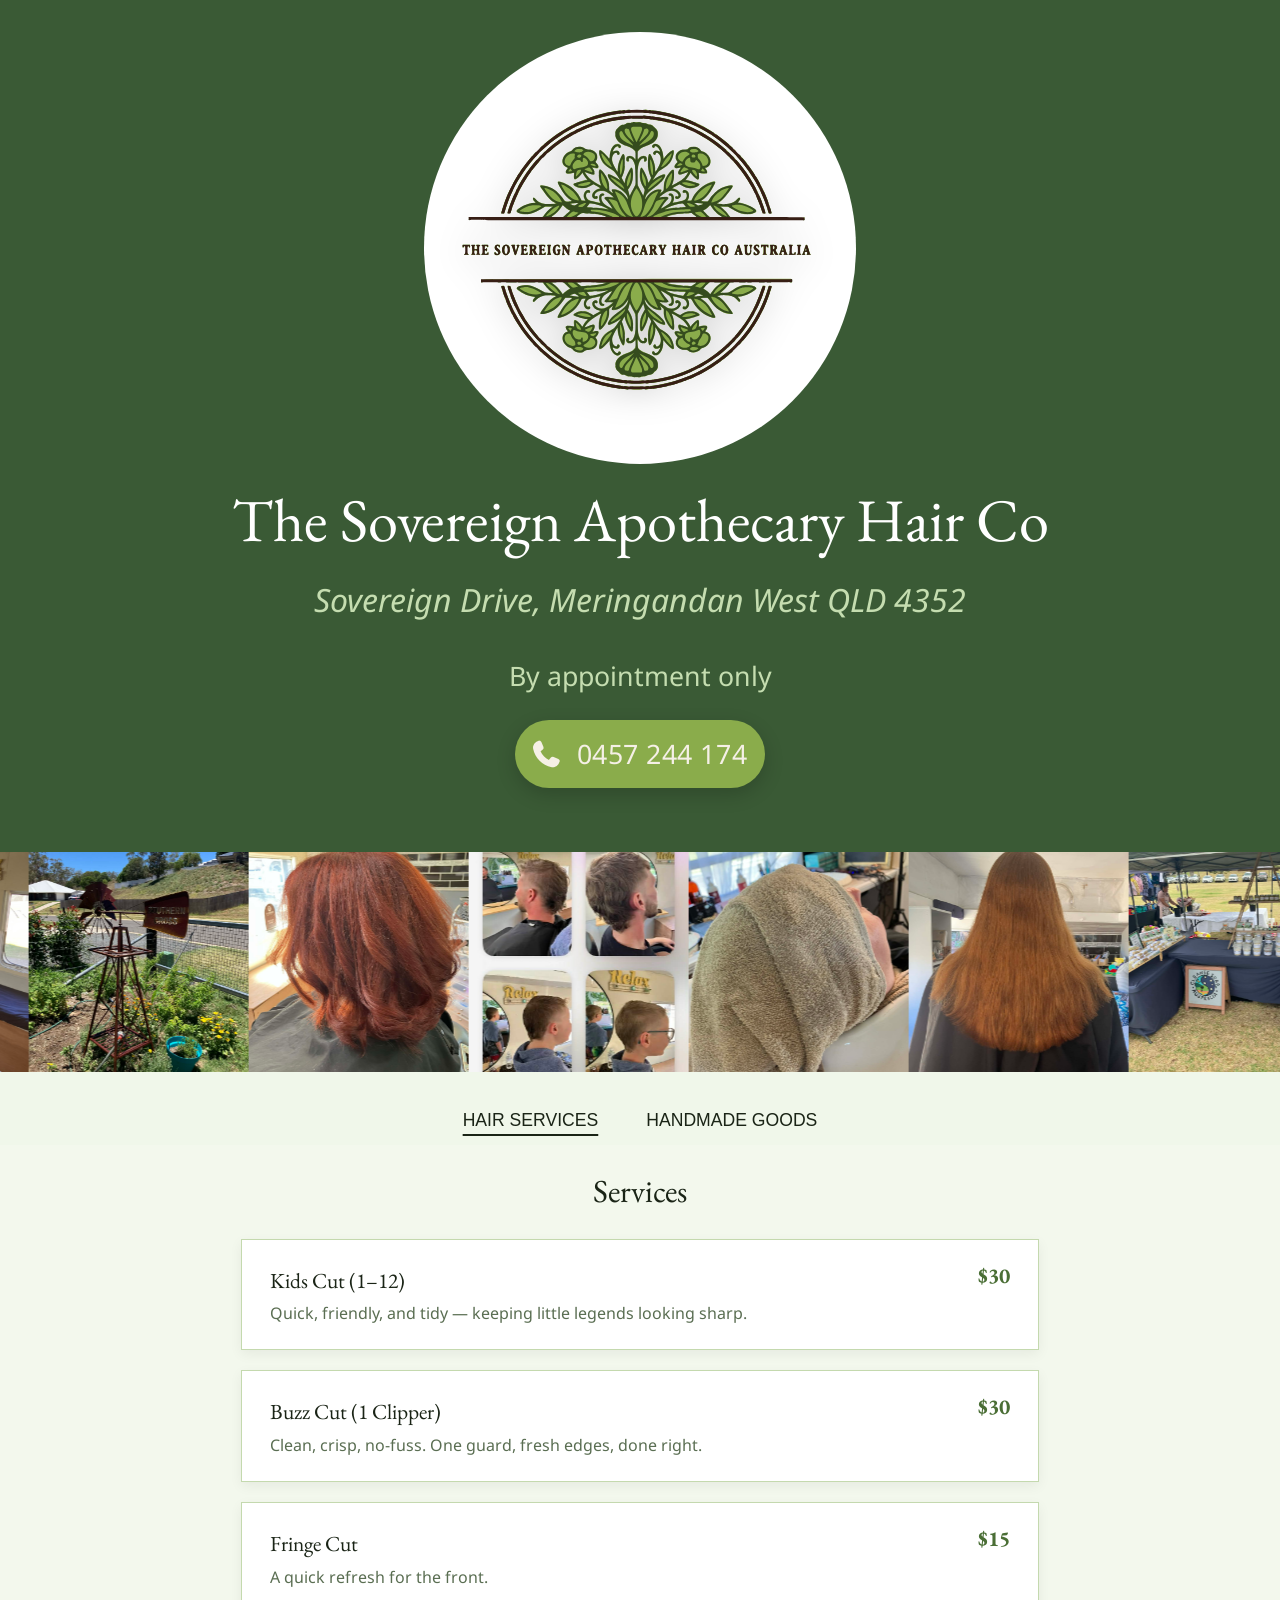
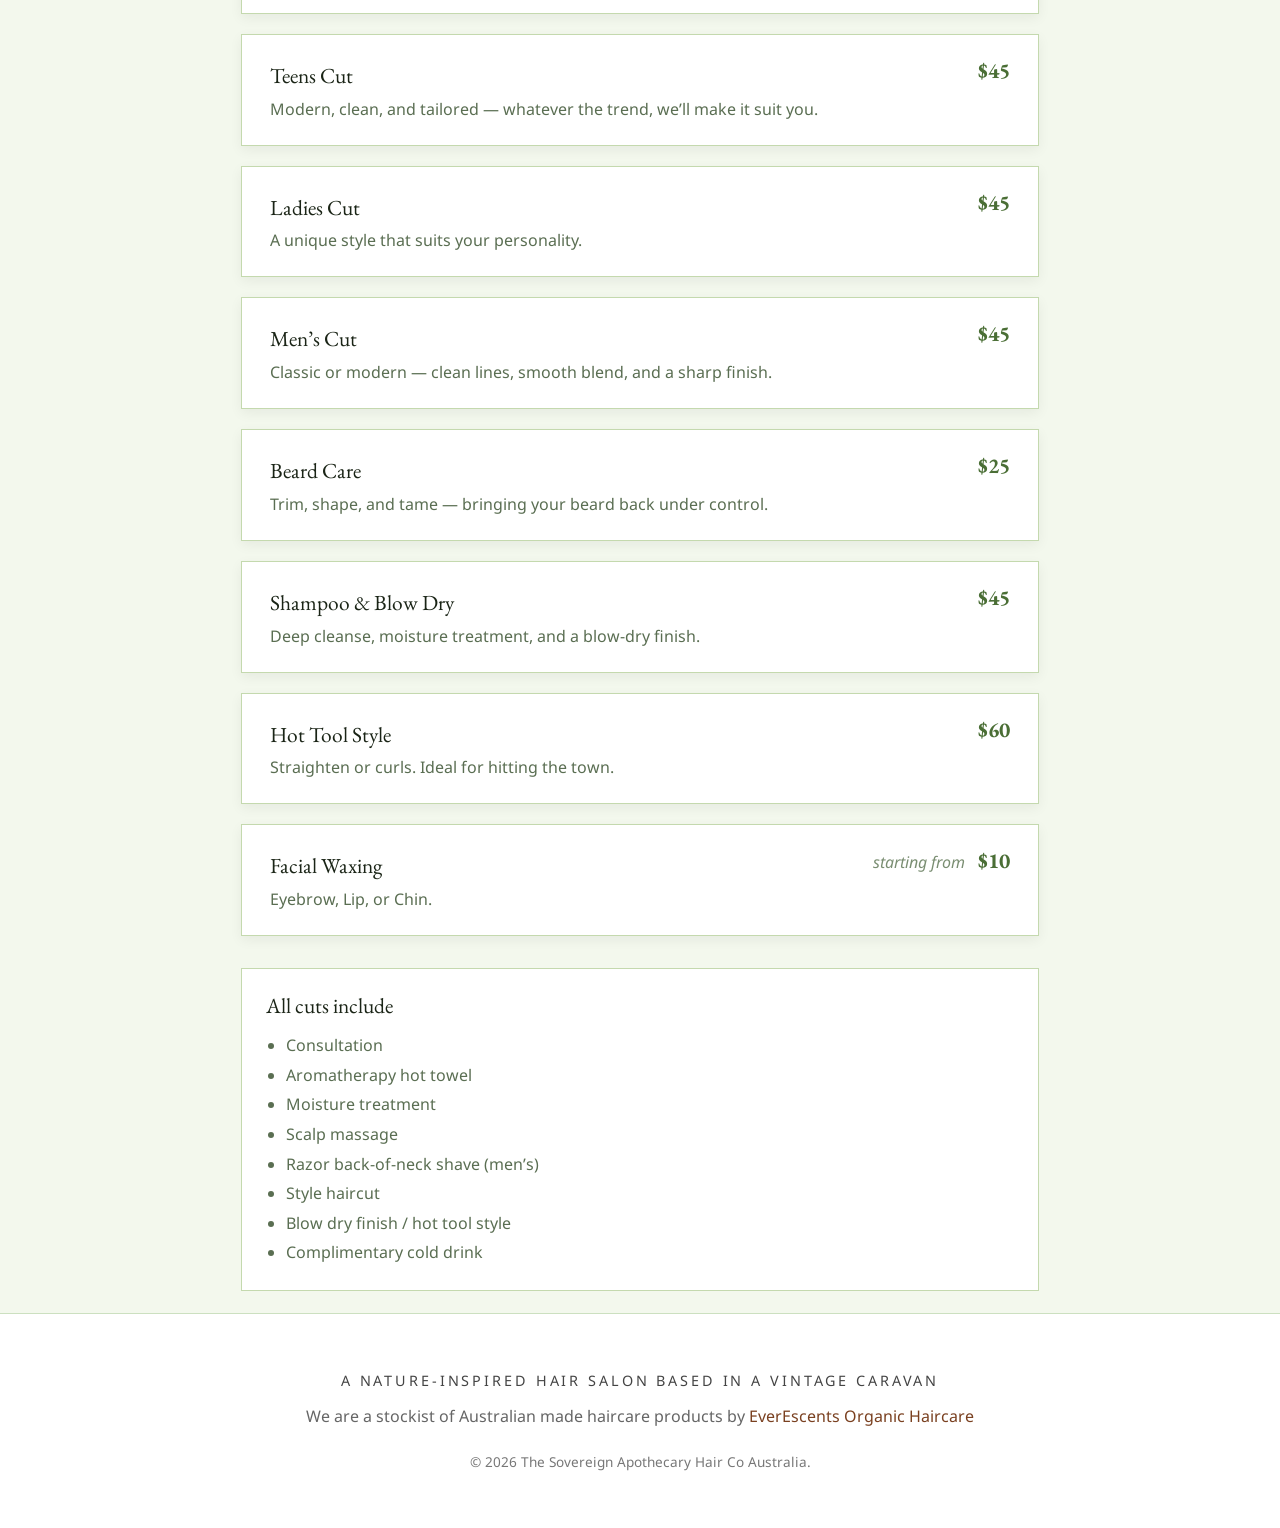
==== index.html @ 254fced0 "Update images, add scrolling to gallery" ====
<!DOCTYPE html>
<html lang="en">

<head>
    <title>The Sovereign Apothecary Hair Co</title>
    <meta charset="UTF-8">
    <link rel="icon" type="image/png" href="images/favicon.png">
    <meta name="viewport" content="width=device-width, initial-scale=1">

    <!-- Google Fonts -->
    <link rel="preconnect" href="https://fonts.googleapis.com">
    <link rel="preconnect" href="https://fonts.gstatic.com" crossorigin>
    <link href="https://fonts.googleapis.com/css2?family=Bebas+Neue&family=Noto+Sans+Symbols:wght@100..900&family=Noto+Sans:ital,wght@0,100..900&family=EB+Garamond:ital,wght@0,400..800;1,400..800&display=swap" rel="stylesheet">

    <!-- Font Awesome -->
    <link rel="stylesheet" href="fontawesome/css/all.min.css">

    <!-- JavaScript -->
    <script src="script.js"></script>

    <link rel="stylesheet" href="style.css?date=2026041306">
</head>

<body>
<!-- Header -->
<header class="section-header" id="home">
    <div class="header-content padding-header">
        <div class="col l10 s11 center">
            <div class="logo-circle">
                <img src="images/logo.svg" alt="Logo" class="header-logo">
            </div>
            <h1 class="eb-garamond-400" style="font-size: 3.78rem">The Sovereign Apothecary Hair Co</h1>
            <h2 class="noto-sans-400 tagline" style="font-style: italic">Sovereign Drive, Meringandan West QLD 4352</h2>
            <h3 class="noto-sans-400 tagline">By appointment only<br>
            <a href="tel:+61457244174" class="header-link">
                <i class="fa-solid fa-phone" style="padding-right: 1.5rem"></i>0457 244 174
            </a>
            </h3>
        </div>
    </div>
</header>

<!-- Gallery -->
<section class="section-gallery">
    <div class="gallery-track">
        <div class="gallery-thumb" onclick="openGallery(0)" style="background-image:url('images/gallery/salon-1.jpg')"></div>
        <div class="gallery-thumb" onclick="openGallery(1)" style="background-image:url('images/gallery/salon-2.jpg')"></div>
        <div class="gallery-thumb" onclick="openGallery(2)" style="background-image:url('images/gallery/haircut-1.jpg')"></div>
        <div class="gallery-thumb" onclick="openGallery(3)" style="background-image:url('images/gallery/haircut-2.jpg')"></div>
        <div class="gallery-thumb" onclick="openGallery(4)" style="background-image:url('images/gallery/haircut-3.jpg')"></div>
        <div class="gallery-thumb" onclick="openGallery(5)" style="background-image:url('images/gallery/haircut-4.jpg')"></div>
        <div class="gallery-thumb" onclick="openGallery(6)" style="background-image:url('images/gallery/markets-1.jpg')"></div>
        <div class="gallery-thumb" onclick="openGallery(7)" style="background-image:url('images/gallery/markets-2.jpg')"></div>
        <div class="gallery-thumb" onclick="openGallery(8)" style="background-image:url('images/gallery/products-1.jpg')"></div>
        <div class="gallery-thumb" onclick="openGallery(9)" style="background-image:url('images/gallery/products-2.jpg')"></div>
        <!-- Duplicate set for seamless loop -->
        <div class="gallery-thumb" onclick="openGallery(0)" style="background-image:url('images/gallery/salon-1.jpg')" aria-hidden="true"></div>
        <div class="gallery-thumb" onclick="openGallery(1)" style="background-image:url('images/gallery/salon-2.jpg')" aria-hidden="true"></div>
        <div class="gallery-thumb" onclick="openGallery(2)" style="background-image:url('images/gallery/haircut-1.jpg')" aria-hidden="true"></div>
        <div class="gallery-thumb" onclick="openGallery(3)" style="background-image:url('images/gallery/haircut-2.jpg')" aria-hidden="true"></div>
        <div class="gallery-thumb" onclick="openGallery(4)" style="background-image:url('images/gallery/haircut-3.jpg')" aria-hidden="true"></div>
        <div class="gallery-thumb" onclick="openGallery(5)" style="background-image:url('images/gallery/haircut-4.jpg')" aria-hidden="true"></div>
        <div class="gallery-thumb" onclick="openGallery(6)" style="background-image:url('images/gallery/markets-1.jpg')" aria-hidden="true"></div>
        <div class="gallery-thumb" onclick="openGallery(7)" style="background-image:url('images/gallery/markets-2.jpg')" aria-hidden="true"></div>
        <div class="gallery-thumb" onclick="openGallery(8)" style="background-image:url('images/gallery/products-1.jpg')" aria-hidden="true"></div>
        <div class="gallery-thumb" onclick="openGallery(9)" style="background-image:url('images/gallery/products-2.jpg')" aria-hidden="true"></div>
    </div>
</section>

<!-- Gallery modal -->
<div id="gallery-modal" class="gallery-modal" onclick="closeGallery()">
    <button class="gallery-close" onclick="closeGallery()">&#x2715;</button>
    <button class="gallery-prev" onclick="event.stopPropagation(); changeGalleryImage(-1)">&#x2039;</button>
    <img id="gallery-modal-img" src="" alt="" onclick="event.stopPropagation()">
    <button class="gallery-next" onclick="event.stopPropagation(); changeGalleryImage(1)">&#x203A;</button>
    <div class="gallery-counter" id="gallery-counter"></div>
</div>

<!-- Page content -->
<div class="section-content anchor-scroll-padding content-block" id="content">
    <!-- Tab links -->
    <div class="tab">
        <button class="tablinks" onclick="openTab(event, 'Services')" id="defaultOpen">Hair Services</button>
        <button class="tablinks" onclick="openTab(event, 'Store')">Handmade Goods</button>
    </div>
    <div class="tab-content">
        <div class="col l8 m11 s11 center content padding-sub-row">
            <!-- Tab content -->
            <div id="Services" class="tabcontent">
                <div class="tab-title eb-garamond-700">Services</div>
                <div class="services-list">
                    <div class="service-card">
                        <div>
                            <div class="service-name">Kids Cut (1–12)</div>
                            <div class="service-desc">Quick, friendly, and tidy — keeping little legends looking sharp.</div>
                        </div>
                        <div class="service-meta">
                            <div class="service-price">$30</div>
                        </div>
                    </div>

                    <div class="service-card">
                        <div>
                            <div class="service-name">Buzz Cut (1 Clipper)</div>
                            <div class="service-desc">Clean, crisp, no-fuss. One guard, fresh edges, done right.</div>
                        </div>
                        <div class="service-meta">
                            <div class="service-price">$30</div>
                        </div>
                    </div>

                    <div class="service-card">
                        <div>
                            <div class="service-name">Fringe Cut</div>
                            <div class="service-desc">A quick refresh for the front.</div>
                        </div>
                        <div class="service-meta">
                            <div class="service-price">$15</div>
                        </div>
                    </div>

                    <div class="service-card">
                        <div>
                            <div class="service-name">Teens Cut</div>
                            <div class="service-desc">Modern, clean, and tailored — whatever the trend, we’ll make it suit you.</div>
                        </div>
                        <div class="service-meta">
                            <div class="service-price">$45</div>
                        </div>
                    </div>

                    <div class="service-card">
                        <div>
                            <div class="service-name">Ladies Cut</div>
                            <div class="service-desc">A unique style that suits your personality.</div>
                        </div>
                        <div class="service-meta">
                            <div class="service-price">$45</div>
                        </div>
                    </div>

                    <div class="service-card">
                        <div>
                            <div class="service-name">Men’s Cut</div>
                            <div class="service-desc">Classic or modern — clean lines, smooth blend, and a sharp finish.</div>
                        </div>
                        <div class="service-meta">
                            <div class="service-price">$45</div>
                        </div>
                    </div>

                    <div class="service-card">
                        <div>
                            <div class="service-name">Beard Care</div>
                            <div class="service-desc">Trim, shape, and tame — bringing your beard back under control.</div>
                        </div>
                        <div class="service-meta">
                            <div class="service-price">$25</div>
                        </div>
                    </div>

                    <div class="service-card">
                        <div>
                            <div class="service-name">Shampoo &amp; Blow Dry</div>
                            <div class="service-desc">Deep cleanse, moisture treatment, and a blow-dry finish.</div>
                        </div>
                        <div class="service-meta">
                            <div class="service-price">$45</div>
                        </div>
                    </div>

                    <div class="service-card">
                        <div>
                            <div class="service-name">Hot Tool Style</div>
                            <div class="service-desc">Straighten or curls. Ideal for hitting the town.</div>
                        </div>
                        <div class="service-meta">
                            <div class="service-price">$60</div>
                        </div>
                    </div>

                    <div class="service-card">
                        <div>
                            <div class="service-name">Facial Waxing</div>
                            <div class="service-desc">Eyebrow, Lip, or Chin.</div>
                        </div>
                        <div class="service-meta">
                            <div class="service-starting-from">starting from </div>
                            <div class="service-price">$10</div>
                        </div>
                    </div>
                </div>

                <div class="services-includes">
                    <h4>All cuts include</h4>
                    <ul>
                        <li>Consultation</li>
                        <li>Aromatherapy hot towel</li>
                        <li>Moisture treatment</li>
                        <li>Scalp massage</li>
                        <li>Razor back-of-neck shave (men’s)</li>
                        <li>Style haircut</li>
                        <li>Blow dry finish / hot tool style</li>
                        <li>Complimentary cold drink</li>
                    </ul>
                </div>
            </div>

            <div id="Store" class="tabcontent">
                <h3>Storefront</h3>
                <p>This is the placeholder for the storefront tab.</p>

            </div>
        </div>
    </div>
</div>

<!-- Footer -->
<footer class="section-footer content-block">
    <div class="footer-inner">
        <div class="footer-title">A nature-inspired hair salon based in a vintage caravan</div>
        <div class="footer-subtitle">We are a stockist of Australian made haircare products by <a href="https://www.everescents.com.au/" target="_blank">EverEscents Organic Haircare</a></div>
        <div class="footer-copy">© 2026 The Sovereign Apothecary Hair Co Australia.</div>
    </div>
</footer>
</body>

<script>
    // Get the element with id="defaultOpen" and click on it
    document.getElementById("defaultOpen").click();
</script>

</html>
---- style.css ----
/* Base / layout */
html {
    box-sizing: border-box;
    overflow-x: hidden;
}
*,
*:before,
*:after { box-sizing: inherit; }

body {
    display: flex;
    flex-direction: column;
    min-height: 100vh;
    margin: 0;

    font-family: "Noto Sans", sans-serif;
    font-optical-sizing: auto;
    font-weight: 400;
    font-style: normal;

    line-height: 1.5;
    font-size: 1rem;
}

header {
    display: flex;
    justify-content: center;
}

img {
    vertical-align: middle;
    border-style: none;
}

a {
    color: #7a4020;
    text-decoration: none;
}
a:hover { font-style: italic; }

/* Typography */
h1 { font-size: 2rem; }
h2 { font-size: 1.67rem; }
h3 { font-size: 1.34rem; }
h4 { font-size: 1.11rem; }
h5 { font-size: 1rem; }
h6 { font-size: 0.89rem; }

h1,h2,h3,h4,h5,h6 {
    font-family: "Noto Sans", sans-serif;
    font-weight: 700;
    margin: 0.67rem 0;
}

/* Utility */
.center { text-align: center !important; }

.anchor-scroll-padding { scroll-margin-top: 7.45rem; }

.content {
    margin-left: auto;
    margin-right: auto;
    max-width: 120rem;
}

.padding-header { padding: 2rem 0; }

.padding-sub-row {
    padding: 1rem 1rem;
    width: 100%;
}

/* Responsive width tags */
.col { width: 100%; }

/* Small - sub 600px wide */
.col.s1{width:8.33333%}
.col.s2{width:16.66666%}
.col.s3{width:24.99999%}
.col.s4{width:33.33333%}
.col.s5{width:41.66666%}
.col.s6{width:49.99999%}
.col.s7{width:58.33333%}
.col.s8{width:66.66666%}
.col.s9{width:74.99999%}
.col.s10{width:83.33333%}
.col.s11{width:91.66666%}
.col.s12{width:99.99999%}

/* Medium */
@media (min-width:801px) {
    .col.m1{width:8.33333%}
    .col.m2{width:16.66666%}
    .col.m3{width:24.99999%}
    .col.m4{width:33.33333%}
    .col.m5{width:41.66666%}
    .col.m6{width:49.99999%}
    .col.m7{width:58.33333%}
    .col.m8{width:66.66666%}
    .col.m9{width:74.99999%}
    .col.m10{width:83.33333%}
    .col.m11{width:91.66666%}
    .col.m12{width:99.99999%}
}

/* Large */
@media (min-width:1081px) {
    .col.l1{width:8.33333%}
    .col.l2{width:16.66666%}
    .col.l3{width:24.99999%}
    .col.l4{width:33.33333%}
    .col.l5{width:41.66666%}
    .col.l6{width:49.99999%}
    .col.l7{width:58.33333%}
    .col.l8{width:66.66666%}
    .col.l9{width:74.99999%}
    .col.l10{width:83.33333%}
    .col.l11{width:91.66666%}
    .col.l12{width:99.99999%}

    h1 { font-size: 2.33rem; }
    h2 { font-size: 2rem; }
    h3 { font-size: 1.67rem; }
    h4 { font-size: 1.34rem; }
    h5 { font-size: 1.11rem; }
    h6 { font-size: 1rem; }
}

/* Phone-specific */
@media (max-width:650px) {
    .padding-header { padding: 2rem 0 !important; }
}

/* Sections used in index.html */
.section-header {
    color: #ffffff !important;
    background-color: #3a5a35 !important;
}

.section-content {
    color: #1a2416 !important;
    background-color: #eaf3e2 !important;
}

.section-footer {
    color: #111 !important;
    background-color: #fff !important;
    border-top: 1px solid #cce0c0;
}

.tagline {
    color: #c5ddb0 !important;
    margin-bottom: 2rem;
}

/* Header */
.header-content {
    display: flex;
    justify-content: center;
    align-items: center;
    width: 100%;
}

.logo-circle {
    width: min(48vh, 82vw);
    height: min(48vh, 82vw);
    border-radius: 50%;
    background: #ffffff;
    display: flex;
    align-items: center;
    justify-content: center;
    margin: 0 auto;
}

.header-logo {
    width: 100%;
    height: 88%;
    object-fit: contain;
    filter: drop-shadow(0 4px 16px rgba(0, 0, 0, 0.22));
}

/* Gallery strip */
.section-gallery {
    background: #1e3a19;
    overflow: hidden;
}

.gallery-track {
    display: flex;
    cursor: grab;
    will-change: transform;
}

.gallery-track.dragging {
    cursor: grabbing;
}

.gallery-thumb {
    width: 220px;
    height: 220px;
    flex-shrink: 0;
    background-size: cover;
    background-position: center;
    cursor: pointer;
    transition: opacity 0.2s;
}

.gallery-thumb:hover { opacity: 0.82; }


/* Gallery modal */
.gallery-modal {
    display: none;
    position: fixed;
    inset: 0;
    background: rgba(0, 0, 0, 0.92);
    z-index: 1000;
    align-items: center;
    justify-content: center;
    flex-direction: column;
}

.gallery-modal.open { display: flex; }

#gallery-modal-img {
    max-width: 90vw;
    max-height: 80vh;
    object-fit: contain;
    border-radius: 4px;
}

.gallery-close {
    position: absolute;
    top: 1.2rem;
    right: 1.5rem;
    background: none;
    border: none;
    color: #fff;
    font-size: 2rem;
    cursor: pointer;
    line-height: 1;
}

.gallery-prev,
.gallery-next {
    position: absolute;
    top: 50%;
    transform: translateY(-50%);
    background: none;
    border: none;
    color: #fff;
    font-size: 4rem;
    cursor: pointer;
    padding: 0 1rem;
    line-height: 1;
    user-select: none;
}

.gallery-prev { left: 0.5rem; }
.gallery-next { right: 0.5rem; }

.gallery-counter {
    position: absolute;
    bottom: 1.2rem;
    color: rgba(255, 255, 255, 0.7);
    font-size: 0.9rem;
}

/* Footer (index.html version) */
.footer-inner {
    max-width: 70rem;
    margin: 0 auto;
    padding: 3.5rem 1rem;
    text-align: center;
}

.footer-title {
    text-transform: uppercase;
    letter-spacing: 0.18rem;
    font-size: 0.9rem;
    color: #444;
    margin-bottom: 0.75rem;
}

.footer-subtitle {
    font-size: 1rem;
    color: #666;
    margin-bottom: 1.5rem;
}

.footer-copy {
    font-size: 0.85rem;
    color: #777;
}

/* Google font helper classes used in index.html */
.bebas-neue-regular {
    font-family: "Bebas Neue", sans-serif;
    font-weight: 400;
    font-style: normal;
}

.noto-sans-400 {
    font-family: "Noto Sans", sans-serif;
    font-optical-sizing: auto;
    font-weight: 400;
    font-style: normal;
    font-variation-settings: "wdth" 100;
}

/* Tabs */
.tab {
    display: flex;
    justify-content: center;
    gap: 1rem;
    padding-top: 1.5rem;
    overflow: hidden;
    background-color: #f0f7ea;
}

.tab button {
    background-color: inherit;
    border: none;
    outline: none;
    cursor: pointer;
    padding: 14px 16px;
    transition: 0.3s;

    text-transform: uppercase;
    color: #1a2416;
}

.tab button:hover {
    text-decoration: underline;
    text-underline-offset: 0.5rem;
}

.tab button.active {
    text-decoration: underline;
    text-underline-offset: 0.5rem;
    text-decoration-thickness: 0.1rem;
}

.tab-content { background-color: #f3f8ed; }

.tabcontent {
    display: none;
    padding: 6px 12px;
    color: #1a2416;
    animation: fadeEffect 1s;
    max-width: 70rem;
    margin-left: auto;
    margin-right: auto;
}

@keyframes fadeEffect {
    from { opacity: 0; }
    to { opacity: 1; }
}

/* Services list cards */
.services-list {
    display: flex;
    flex-direction: column;
    gap: 1.25rem;
}

.service-card {
    background: #fff;
    border: 1px solid #c4d9ae;
    padding: 1.5rem 1.75rem;

    display: flex;
    align-items: flex-start;
    justify-content: space-between;
    gap: 1.5rem;

    box-shadow: 0 0.25rem 0.75rem rgba(0, 0, 0, 0.06);
    transition: box-shadow 0.2s ease, border-color 0.2s ease, transform 0.2s ease, background-color 0.2s ease;
}

.service-card:hover {
    border-color: #a4c48e;
    background-color: #f5fff0;
    box-shadow: 0 0.4rem 1.2rem rgba(0, 0, 0, 0.10);
    transform: translateY(-2px);
}

.service-name {
    font-size: 1.34rem;
    font-weight: 700;
    margin-bottom: 0.35rem;
    text-align: left;

    font-family: "EB Garamond", serif;
    font-weight: 400;
}

.service-desc {
    color: #5a6e52;
    max-width: 46rem;
    text-align: left;
}

.service-meta {
    text-align: right;
    min-width: 6.5rem;

    display: flex;
    justify-content: flex-end;
    align-items: baseline;
    gap: 0.8rem;
}


.service-starting-from {
    color: #7a8e72;
    font-size: 1rem;
    font-style: italic;
}

.service-price {
    color: #4a6e35;
    font-weight: 700;
    font-size: 1.34rem;
    line-height: 1.1;

    font-family: "EB Garamond", serif;
    font-weight: 700;
}

.service-time {
    color: #5a6e52;
    font-size: 0.9rem;
    margin-top: 0.25rem;
}

@media (max-width: 650px) {
    .service-card { flex-direction: column; }
    .service-meta { width: 100%; }
}

.services-includes {
    margin-top: 2rem;
    padding: 1.25rem 1.5rem;
    background: #fff;
    border: 1px solid #c4d9ae;
    text-align: left;

}

.services-includes h4 {
    margin: 0 0 0.75rem 0;
    font-family: "EB Garamond", serif;
    font-weight: 400;
}

.services-includes ul {
    margin: 0;
    padding-left: 1.25rem;
    color: #5a6e52;
}

.services-includes li {
    margin: 0.35rem 0;
}

.tablinks {
    font-size: 1.1rem;
}

.tab-title {
    font-size: 2rem;
    text-align: center;
    padding-bottom: 1.5rem;
}

.header-link {
    display: inline-flex;
    align-items: center;
    justify-content: center;
    gap: 0.65rem;

    padding: 0.85rem 1.15rem;
    border-radius: 999px;

    margin-top: 1.5rem;

    background-color: #8aac4b;
    color: #f5f0e6;

    letter-spacing: 0.02em;
    text-transform: uppercase;

    box-shadow: 0 0.4rem 1.2rem rgba(0, 0, 0, 0.18);
    transition: transform 0.15s ease, box-shadow 0.15s ease, background-color 0.15s ease, border-color 0.15s ease;
}

.header-link:hover {
    color: #371e15;                /* keep it button-like on hover */
    background-color: #f5f0e6;
    box-shadow: 0 0.55rem 1.6rem rgba(0, 0, 0, 0.24);
    transform: translateY(-1px);
    font-style: normal;          /* override global a:hover italic */
    text-decoration: none;
}

.header-link:active {
    transform: translateY(0);
    box-shadow: 0 0.35rem 1.1rem rgba(0, 0, 0, 0.20);
}

.header-link:focus-visible {
    outline: 3px solid rgba(240, 196, 92, 0.9);
    outline-offset: 3px;
}

.eb-garamond-400
{
  font-family: "EB Garamond", serif;
  font-optical-sizing: auto;
  font-weight: 400;
  font-style: normal;
}

.eb-garamond-700
{
    font-family: "EB Garamond", serif;
    font-optical-sizing: auto;
    font-weight: 400;
    font-style: normal;
}
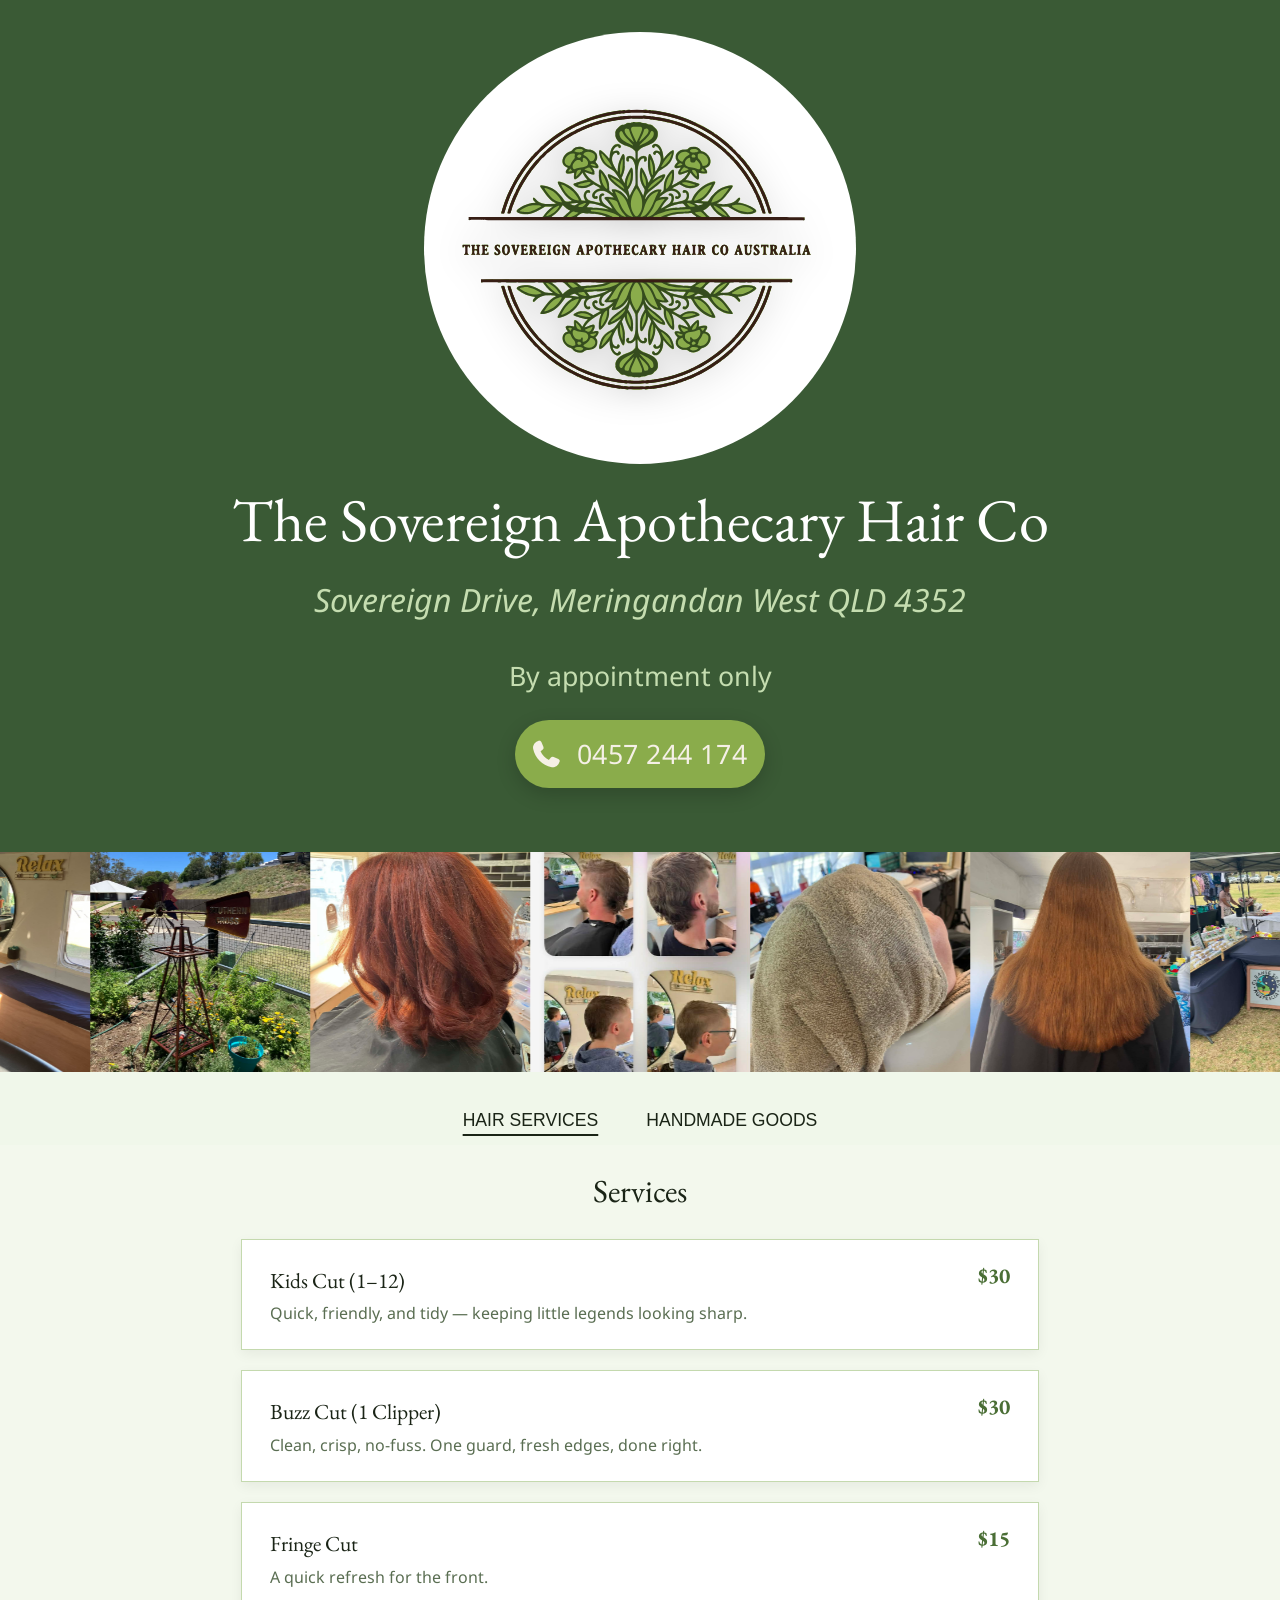
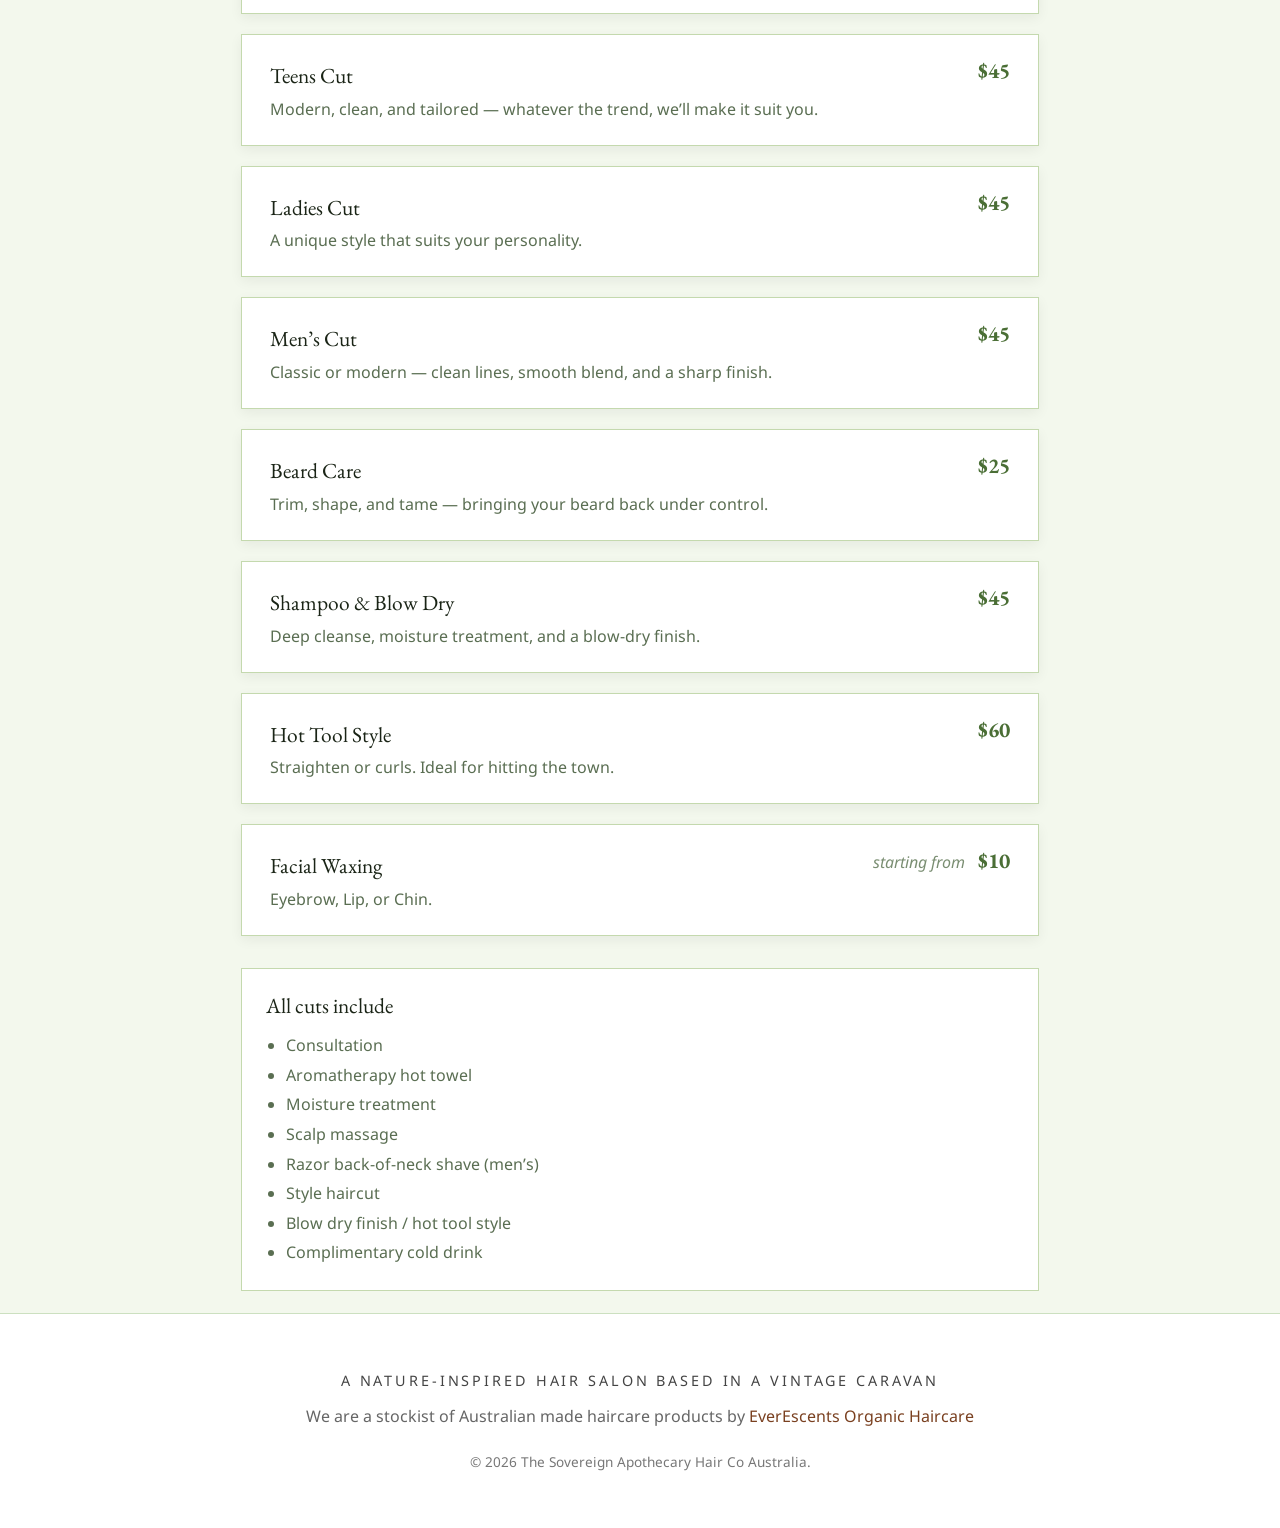
==== commit dfc92aa7: "Update Logo Alt and Favicon" ====
--- a/index.html
+++ b/index.html
@@ -27,7 +27,7 @@
     <div class="header-content padding-header">
         <div class="col l10 s11 center">
             <div class="logo-circle">
-                <img src="images/logo.svg" alt="Logo" class="header-logo">
+                <img src="images/logo.svg" alt="The Sovereign Apothecary Hair Co Logo" class="header-logo">
             </div>
             <h1 class="eb-garamond-400" style="font-size: 3.78rem">The Sovereign Apothecary Hair Co</h1>
             <h2 class="noto-sans-400 tagline" style="font-style: italic">Sovereign Drive, Meringandan West QLD 4352</h2>
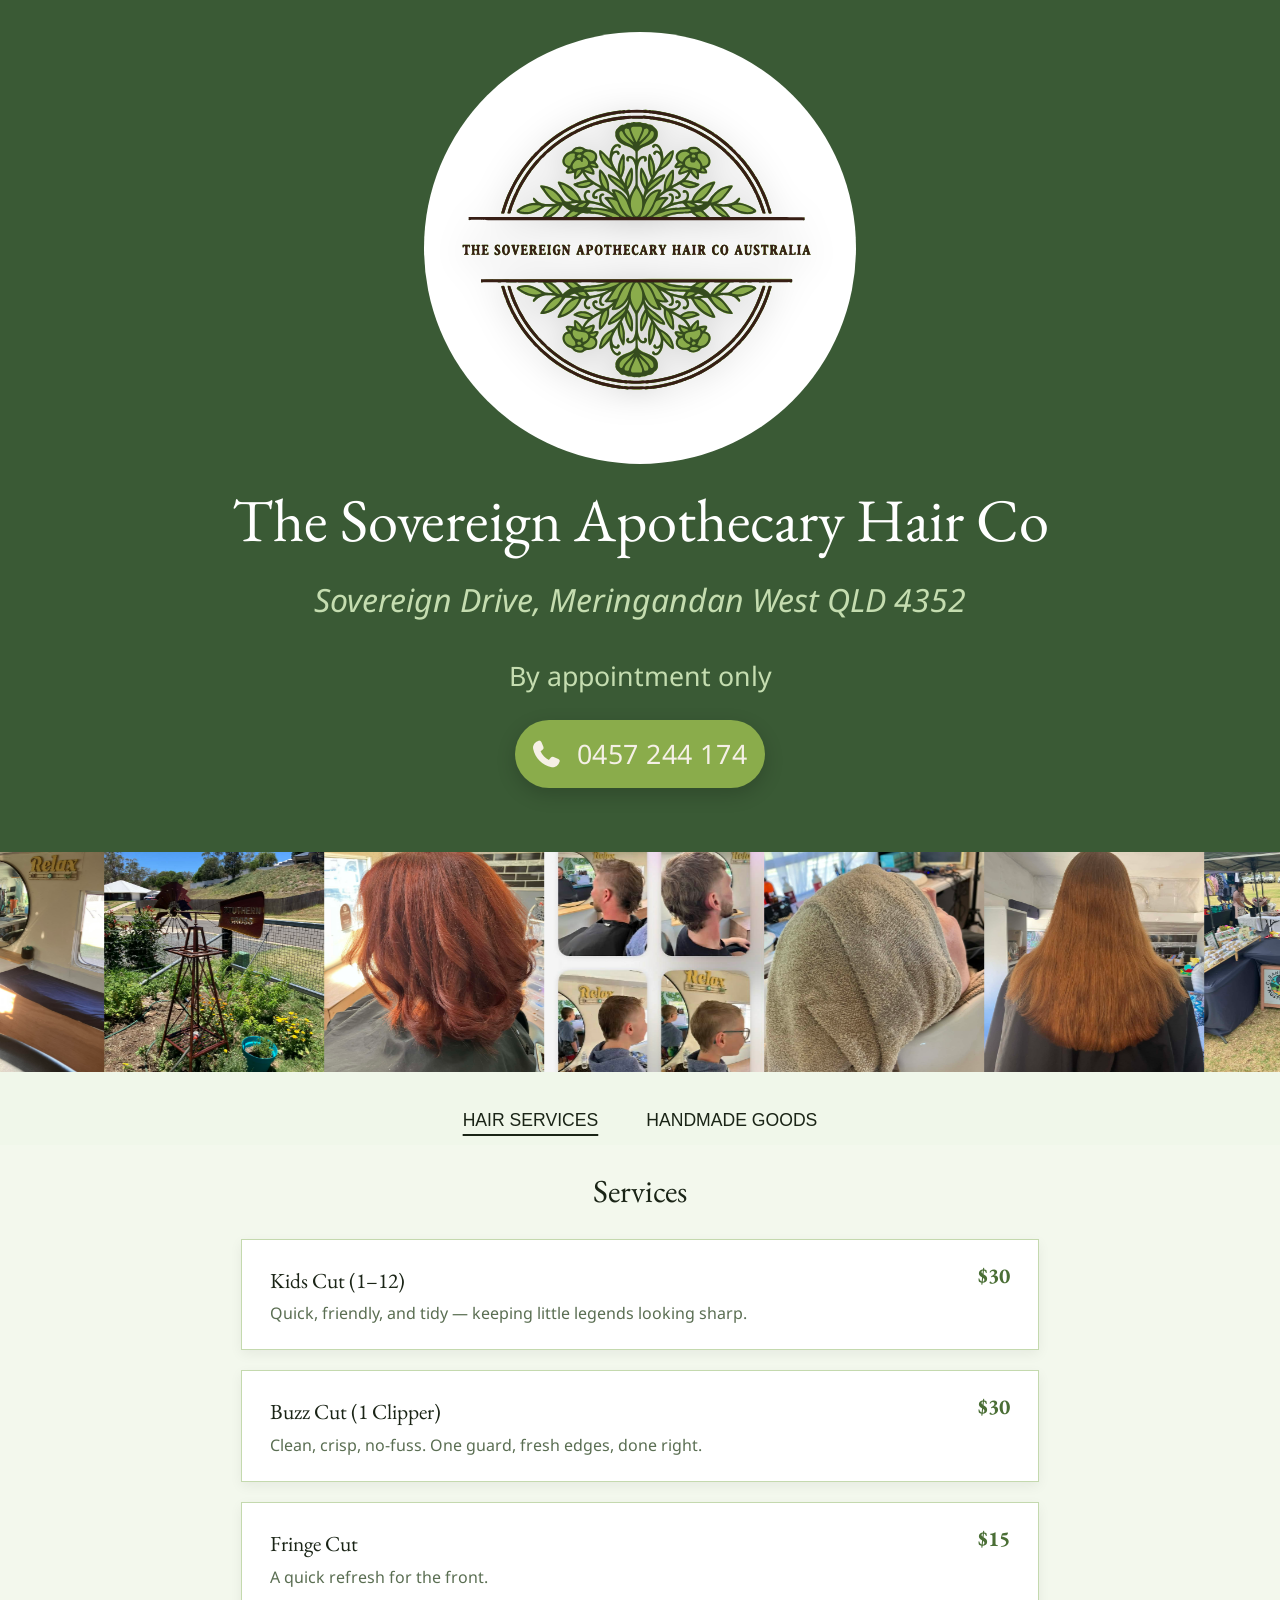
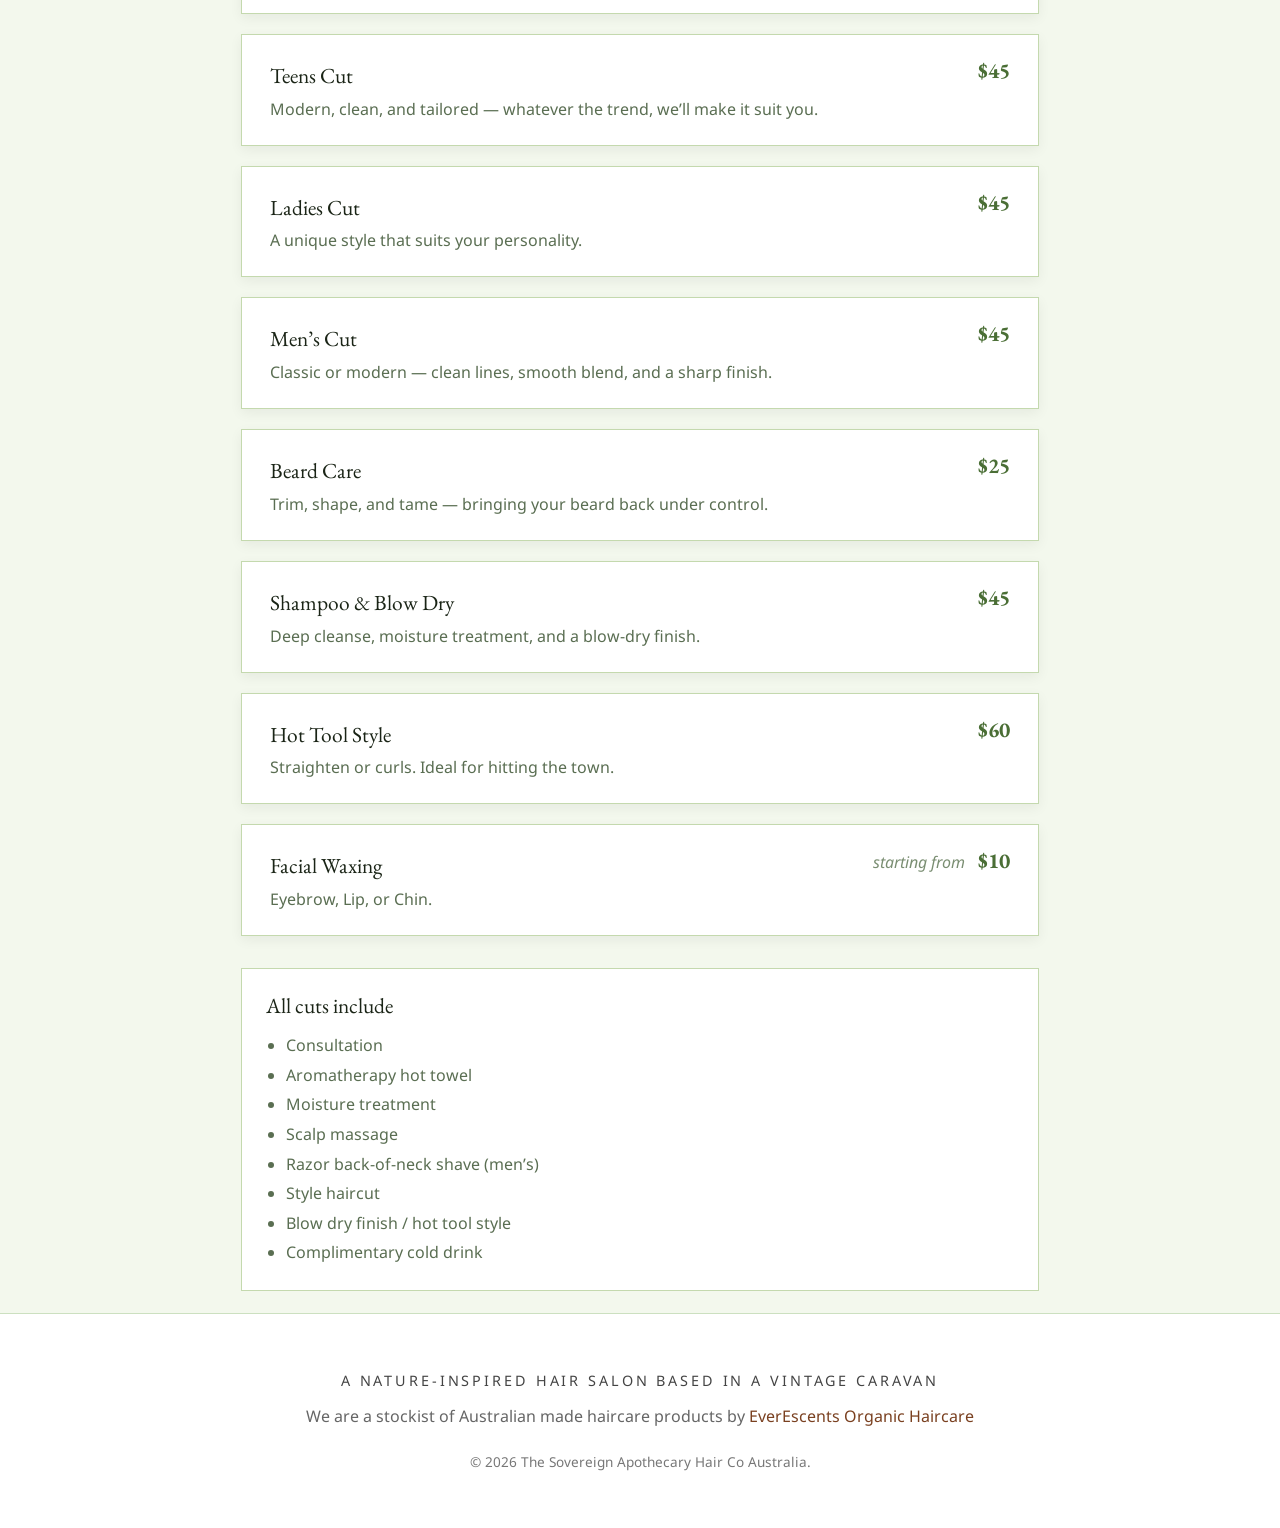
==== commit 9fc66504: "Implement Storefront" ====
--- a/index.html
+++ b/index.html
@@ -18,7 +18,7 @@
     <!-- JavaScript -->
     <script src="script.js"></script>
 
-    <link rel="stylesheet" href="style.css?date=2026041306">
+    <link rel="stylesheet" href="style.css?date=2026041301">
 </head>
 
 <body>
@@ -207,9 +207,8 @@
             </div>
 
             <div id="Store" class="tabcontent">
-                <h3>Storefront</h3>
-                <p>This is the placeholder for the storefront tab.</p>
-
+                <div id="store-loading" class="store-loading">Loading products…</div>
+                <div id="store-grid" class="store-grid"></div>
             </div>
         </div>
     </div>
--- a/style.css
+++ b/style.css
@@ -530,3 +530,76 @@
     font-weight: 400;
     font-style: normal;
 }
+
+/* ── Store tab ───────────────────────────────────────────────── */
+
+.store-loading {
+    padding: 2rem;
+    text-align: center;
+    color: #5a6e52;
+    font-family: "Noto Sans", sans-serif;
+}
+
+.store-grid {
+    display: grid;
+    grid-template-columns: repeat(auto-fill, minmax(200px, 1fr));
+    gap: 1.5rem;
+    padding: 1.5rem;
+}
+
+.store-card {
+    background: #fff;
+    border: 1px solid #c4d9ae;
+    border-radius: 6px;
+    overflow: hidden;
+    transition: box-shadow 0.2s, transform 0.2s;
+}
+
+.store-card:hover {
+    box-shadow: 0 4px 14px rgba(0, 0, 0, 0.10);
+    transform: translateY(-2px);
+}
+
+.store-card a {
+    display: block;
+    text-decoration: none;
+    color: inherit;
+}
+
+.store-card-img {
+    width: 100%;
+    aspect-ratio: 1 / 1;
+    object-fit: cover;
+    display: block;
+}
+
+.store-card-body {
+    padding: 0.75rem 1rem 1rem;
+    font-family: "Noto Sans", sans-serif;
+}
+
+.store-card-title {
+    margin: 0 0 0.35rem;
+    font-size: 0.95rem;
+    font-weight: 600;
+    color: #3a5a35;
+    line-height: 1.3;
+}
+
+.store-card-price {
+    margin: 0 0 0.6rem;
+    font-size: 0.9rem;
+    color: #cf8165;
+}
+
+.store-card-btn {
+    display: block;
+    background: #c07840;
+    color: #fff;
+    text-align: center;
+    padding: 0.4rem 0.8rem;
+    border-radius: 4px;
+    font-size: 0.875rem;
+    font-weight: 600;
+    letter-spacing: 0.02em;
+}
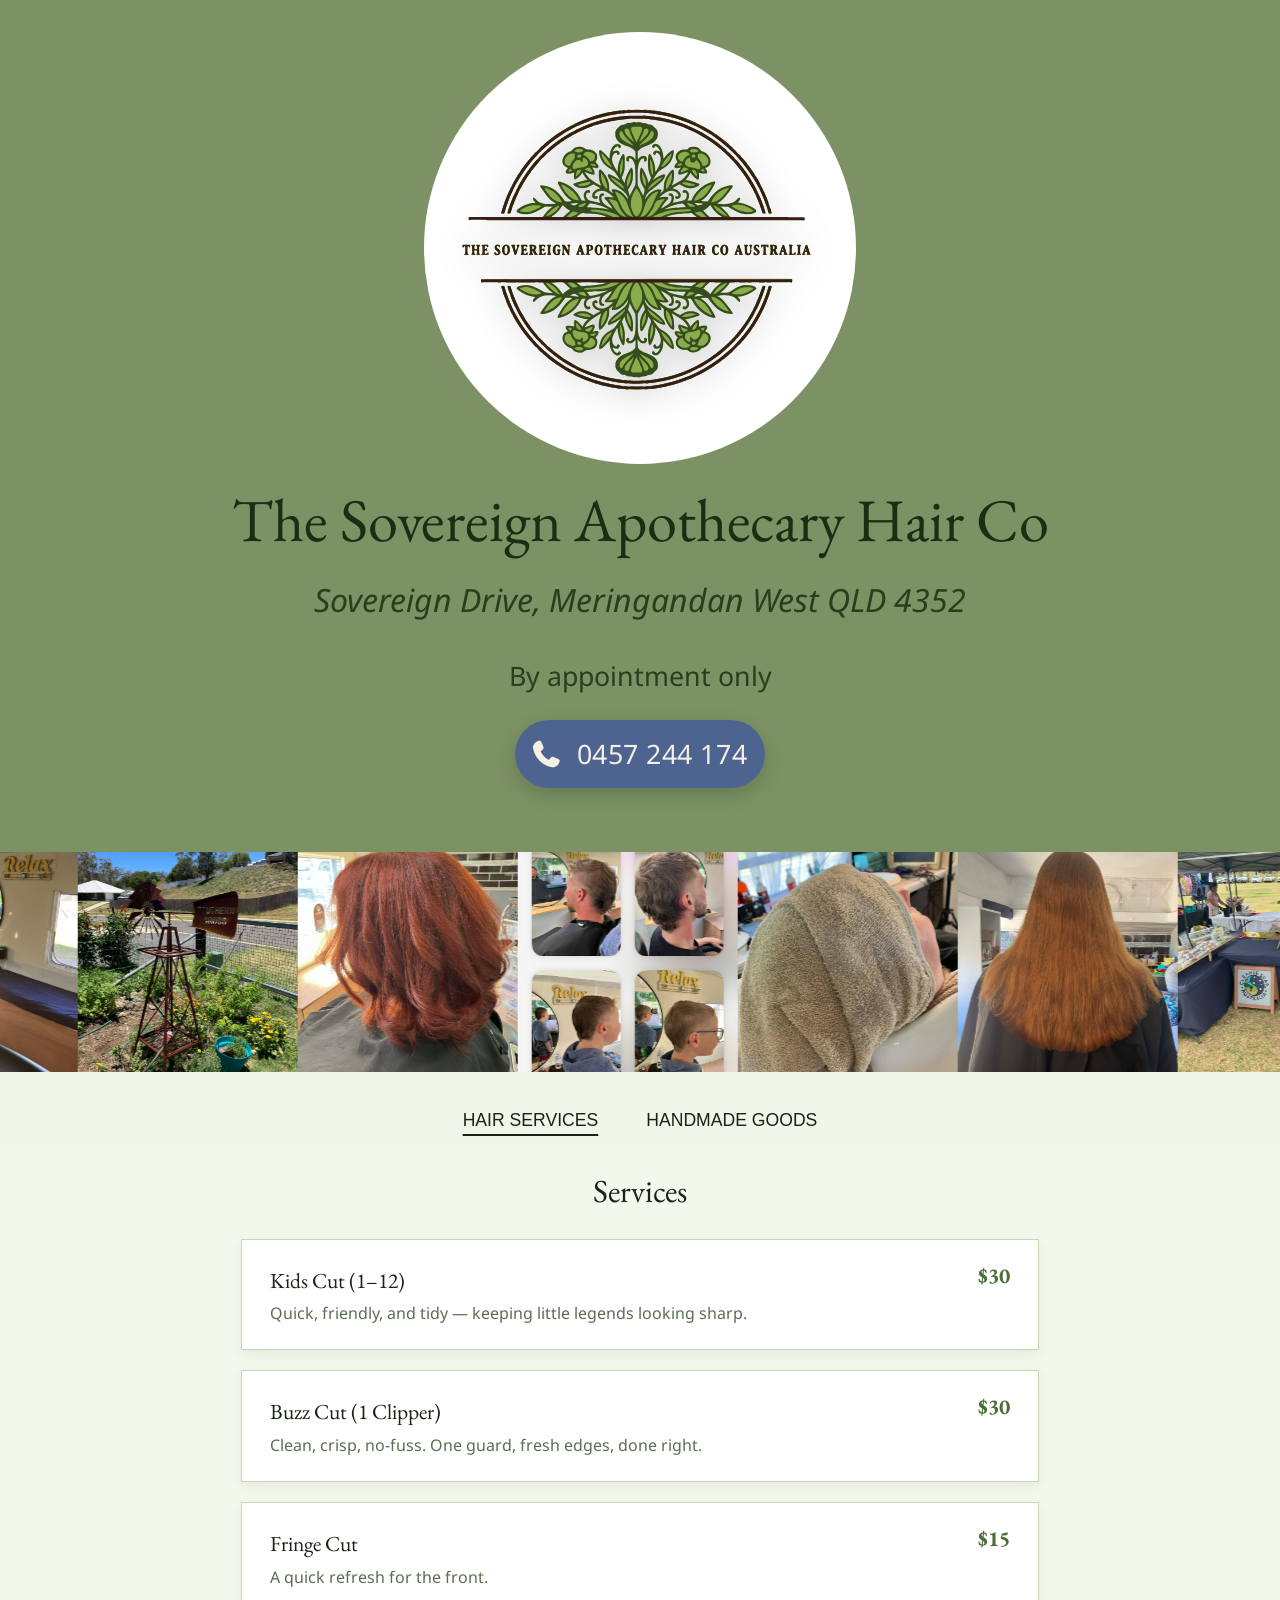
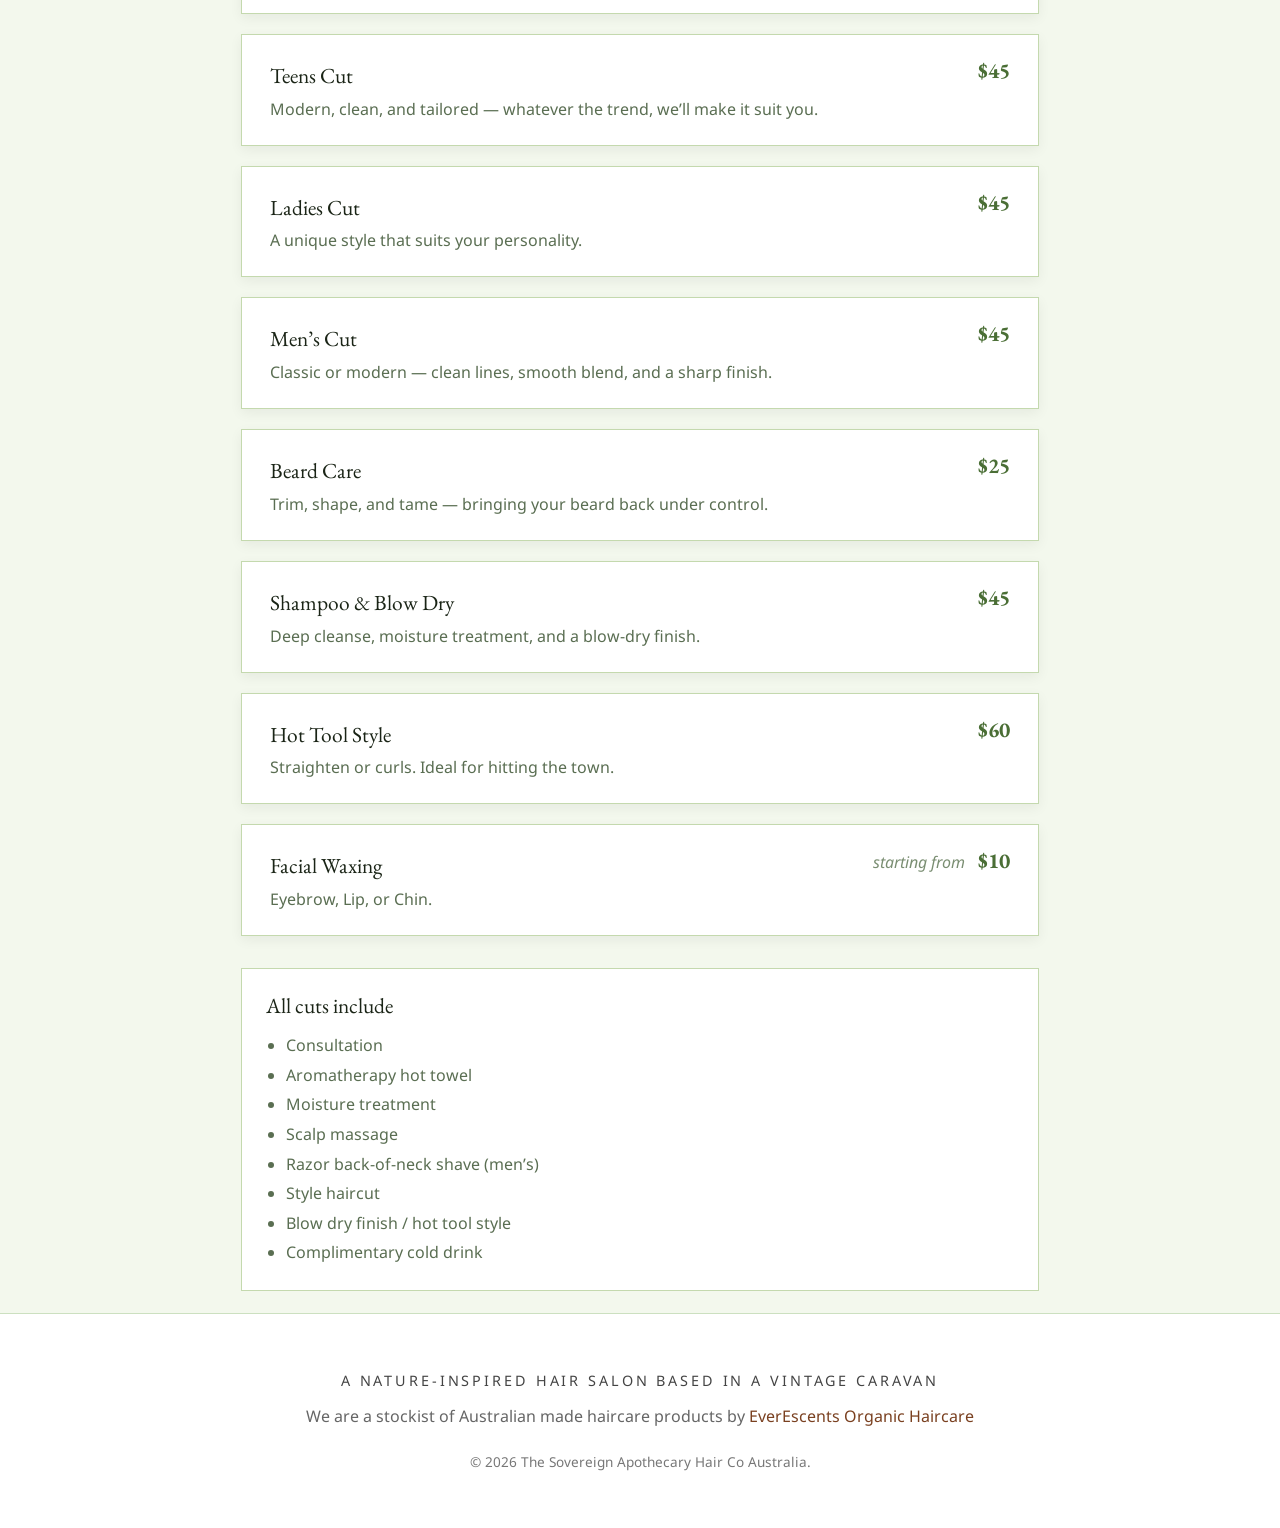
==== commit bb279636: "Update Header colours" ====
--- a/index.html
+++ b/index.html
@@ -18,7 +18,7 @@
     <!-- JavaScript -->
     <script src="script.js"></script>
 
-    <link rel="stylesheet" href="style.css?date=2026041301">
+    <link rel="stylesheet" href="style.css?date=2026053103">
 </head>
 
 <body>
--- a/style.css
+++ b/style.css
@@ -133,8 +133,8 @@
 
 /* Sections used in index.html */
 .section-header {
-    color: #ffffff !important;
-    background-color: #3a5a35 !important;
+    color: #1a2e14 !important;
+    background-color: #7c9264 !important;
 }
 
 .section-content {
@@ -149,7 +149,7 @@
 }
 
 .tagline {
-    color: #c5ddb0 !important;
+    color: #2a3e1e !important;
     margin-bottom: 2rem;
 }
 
@@ -486,7 +486,7 @@
 
     margin-top: 1.5rem;
 
-    background-color: #8aac4b;
+    background-color: #4e6490;
     color: #f5f0e6;
 
     letter-spacing: 0.02em;
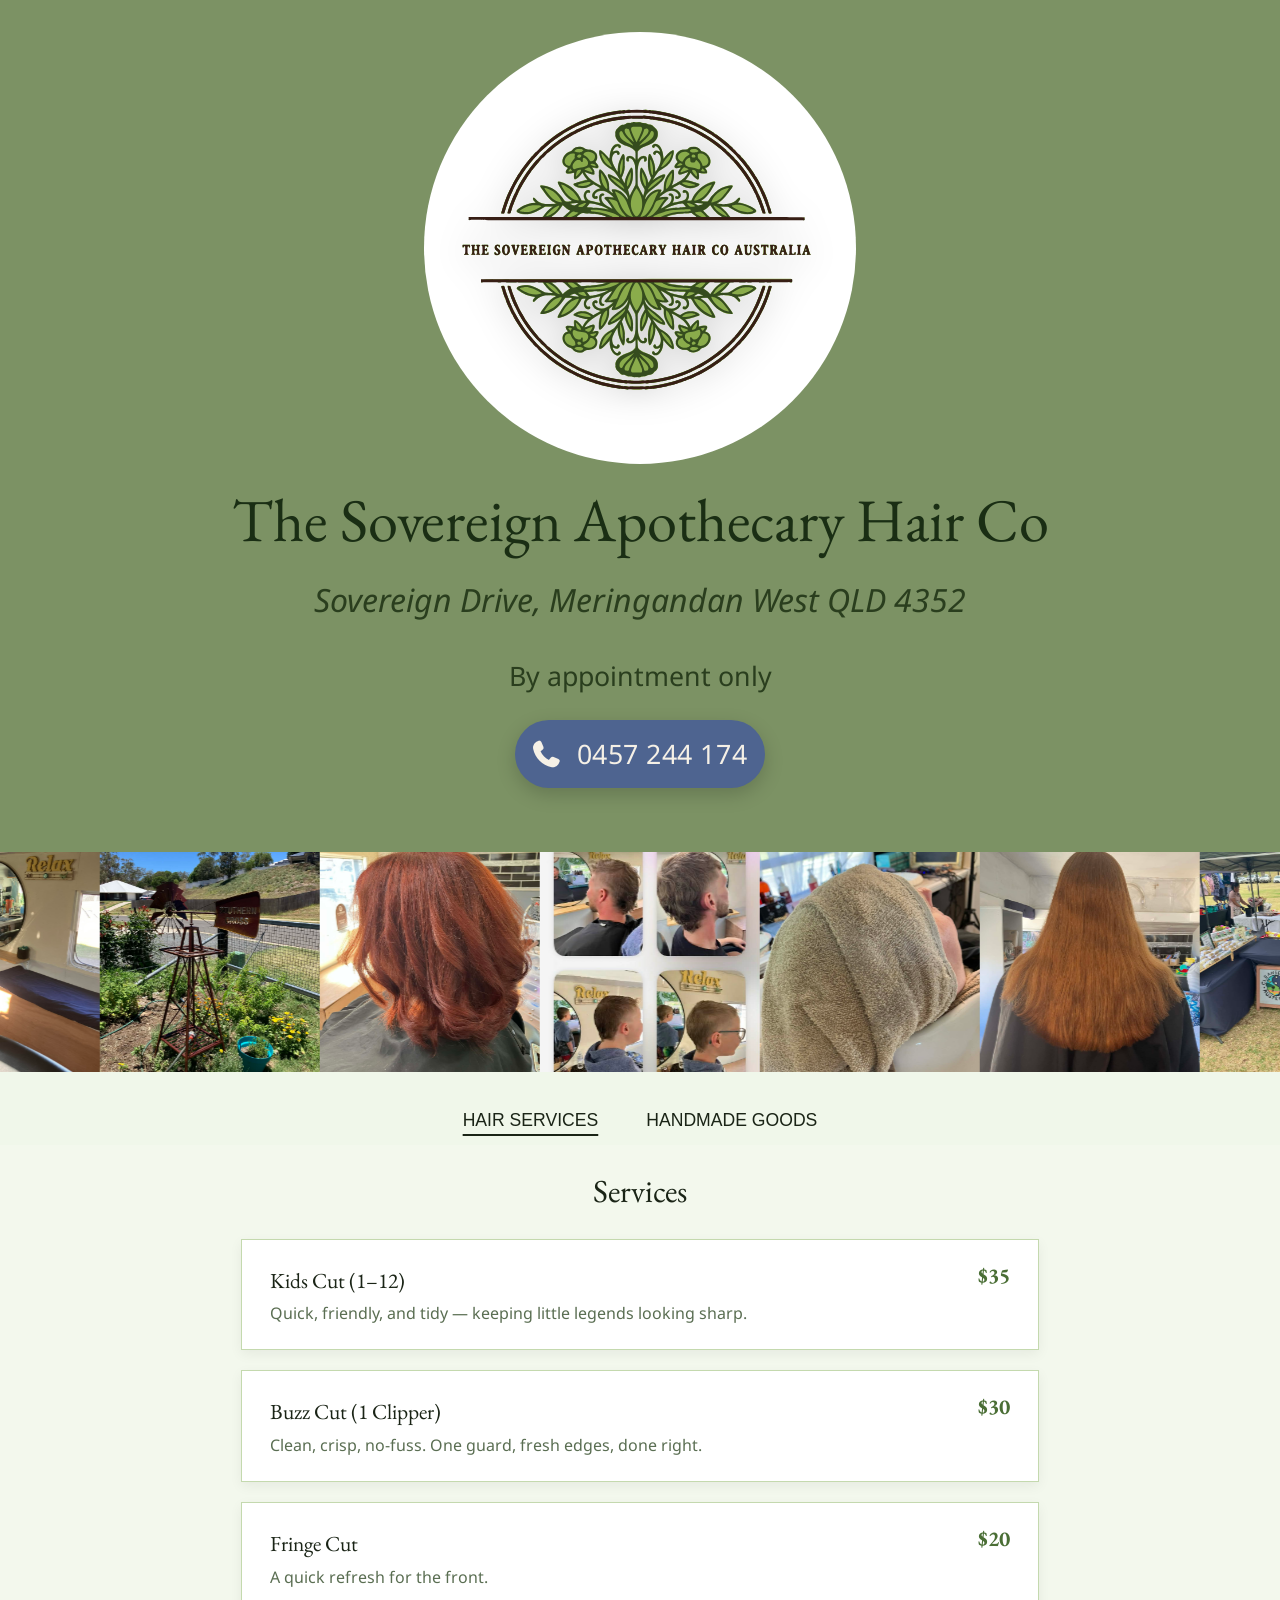
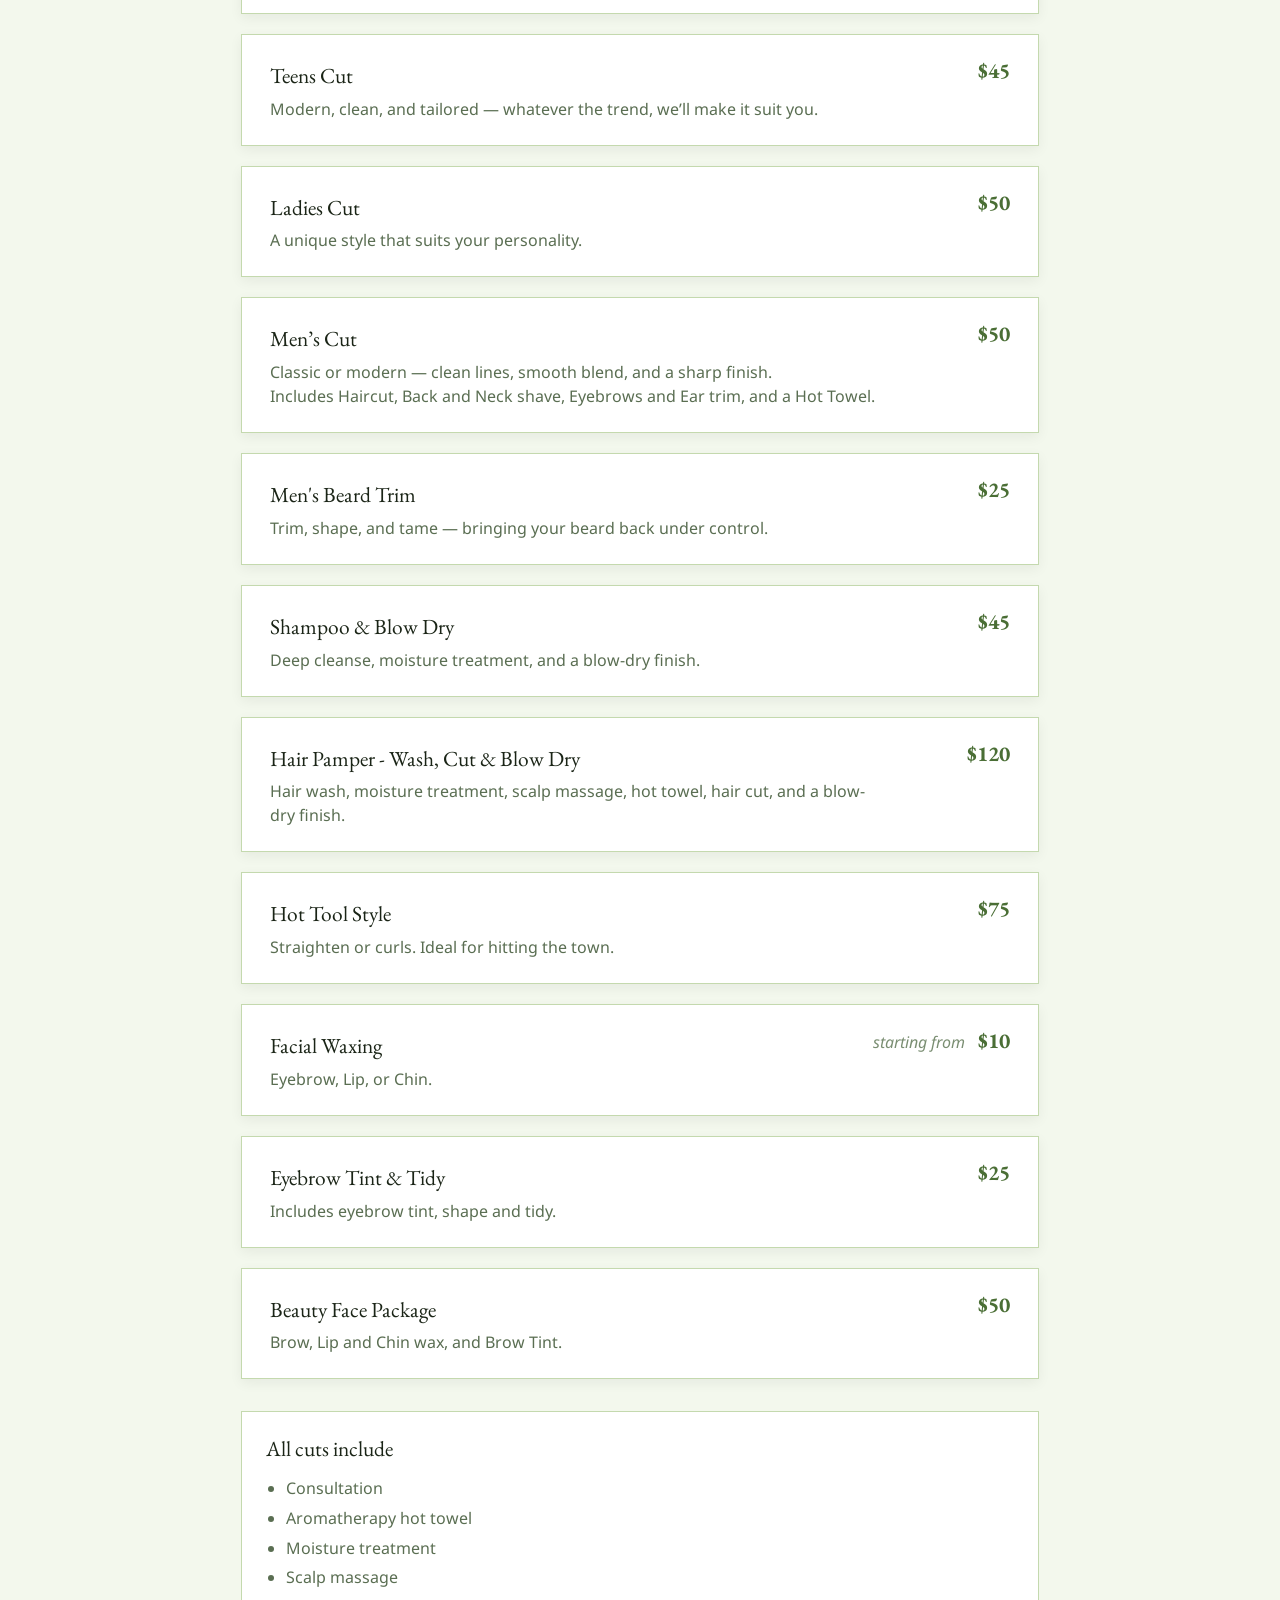
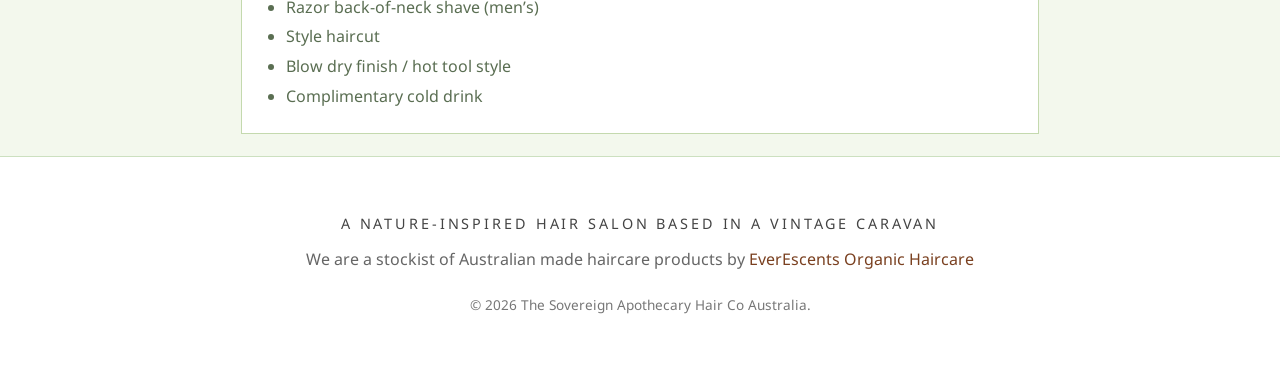
==== commit 58a56c84: "Updated Prices" ====
--- a/index.html
+++ b/index.html
@@ -95,7 +95,7 @@
                             <div class="service-desc">Quick, friendly, and tidy — keeping little legends looking sharp.</div>
                         </div>
                         <div class="service-meta">
-                            <div class="service-price">$30</div>
+                            <div class="service-price">$35</div>
                         </div>
                     </div>
 
@@ -115,7 +115,7 @@
                             <div class="service-desc">A quick refresh for the front.</div>
                         </div>
                         <div class="service-meta">
-                            <div class="service-price">$15</div>
+                            <div class="service-price">$20</div>
                         </div>
                     </div>
 
@@ -135,23 +135,23 @@
                             <div class="service-desc">A unique style that suits your personality.</div>
                         </div>
                         <div class="service-meta">
-                            <div class="service-price">$45</div>
+                            <div class="service-price">$50</div>
                         </div>
                     </div>
 
                     <div class="service-card">
                         <div>
                             <div class="service-name">Men’s Cut</div>
-                            <div class="service-desc">Classic or modern — clean lines, smooth blend, and a sharp finish.</div>
-                        </div>
-                        <div class="service-meta">
-                            <div class="service-price">$45</div>
-                        </div>
-                    </div>
-
-                    <div class="service-card">
-                        <div>
-                            <div class="service-name">Beard Care</div>
+                            <div class="service-desc">Classic or modern — clean lines, smooth blend, and a sharp finish.<br>Includes Haircut, Back and Neck shave, Eyebrows and Ear trim, and a Hot Towel.</div>
+                        </div>
+                        <div class="service-meta">
+                            <div class="service-price">$50</div>
+                        </div>
+                    </div>
+
+                    <div class="service-card">
+                        <div>
+                            <div class="service-name">Men's Beard Trim</div>
                             <div class="service-desc">Trim, shape, and tame — bringing your beard back under control.</div>
                         </div>
                         <div class="service-meta">
@@ -171,11 +171,21 @@
 
                     <div class="service-card">
                         <div>
+                            <div class="service-name">Hair Pamper - Wash, Cut & Blow Dry</div>
+                            <div class="service-desc">Hair wash, moisture treatment, scalp massage, hot towel, hair cut, and a blow-dry finish.</div>
+                        </div>
+                        <div class="service-meta">
+                            <div class="service-price">$120</div>
+                        </div>
+                    </div>
+
+                    <div class="service-card">
+                        <div>
                             <div class="service-name">Hot Tool Style</div>
                             <div class="service-desc">Straighten or curls. Ideal for hitting the town.</div>
                         </div>
                         <div class="service-meta">
-                            <div class="service-price">$60</div>
+                            <div class="service-price">$75</div>
                         </div>
                     </div>
 
@@ -187,6 +197,26 @@
                         <div class="service-meta">
                             <div class="service-starting-from">starting from </div>
                             <div class="service-price">$10</div>
+                        </div>
+                    </div>
+
+                    <div class="service-card">
+                        <div>
+                            <div class="service-name">Eyebrow Tint & Tidy</div>
+                            <div class="service-desc">Includes eyebrow tint, shape and tidy.</div>
+                        </div>
+                        <div class="service-meta">
+                            <div class="service-price">$25</div>
+                        </div>
+                    </div>
+
+                    <div class="service-card">
+                        <div>
+                            <div class="service-name">Beauty Face Package</div>
+                            <div class="service-desc">Brow, Lip and Chin wax, and Brow Tint.</div>
+                        </div>
+                        <div class="service-meta">
+                            <div class="service-price">$50</div>
                         </div>
                     </div>
                 </div>
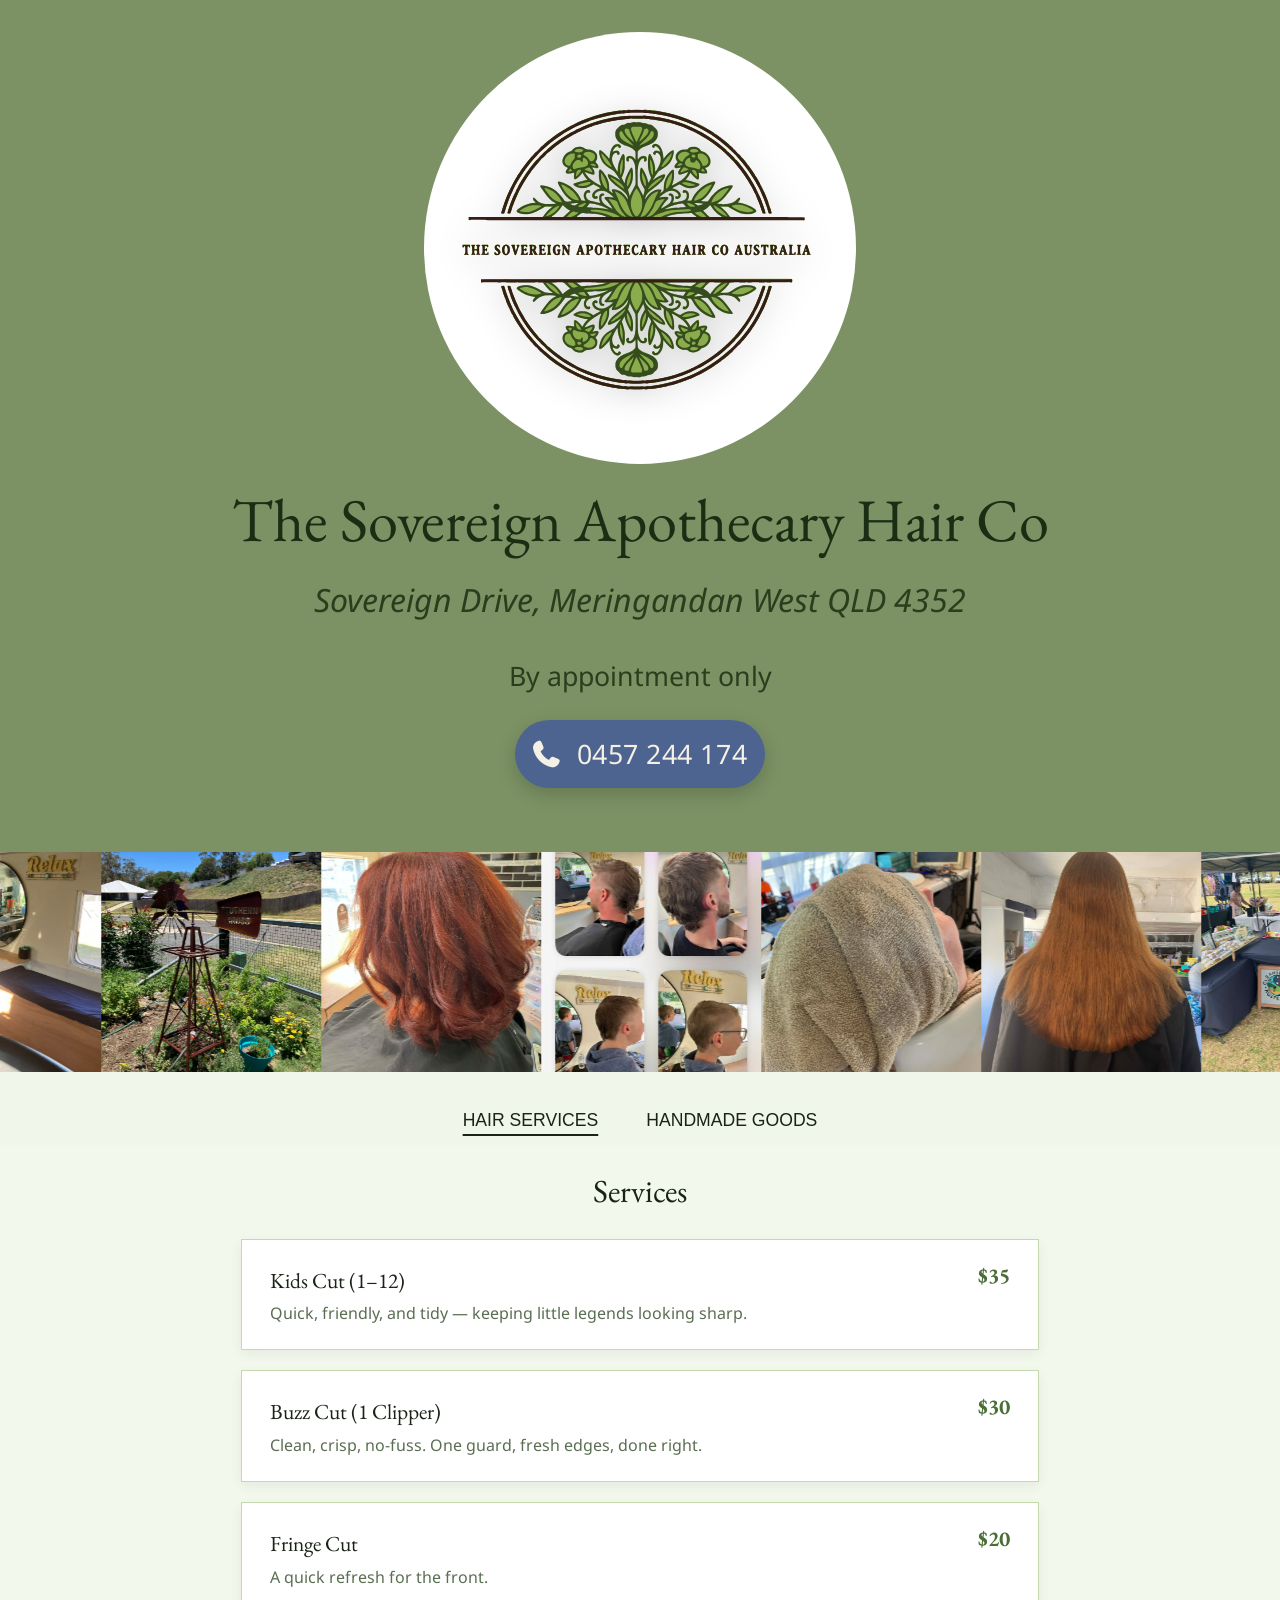
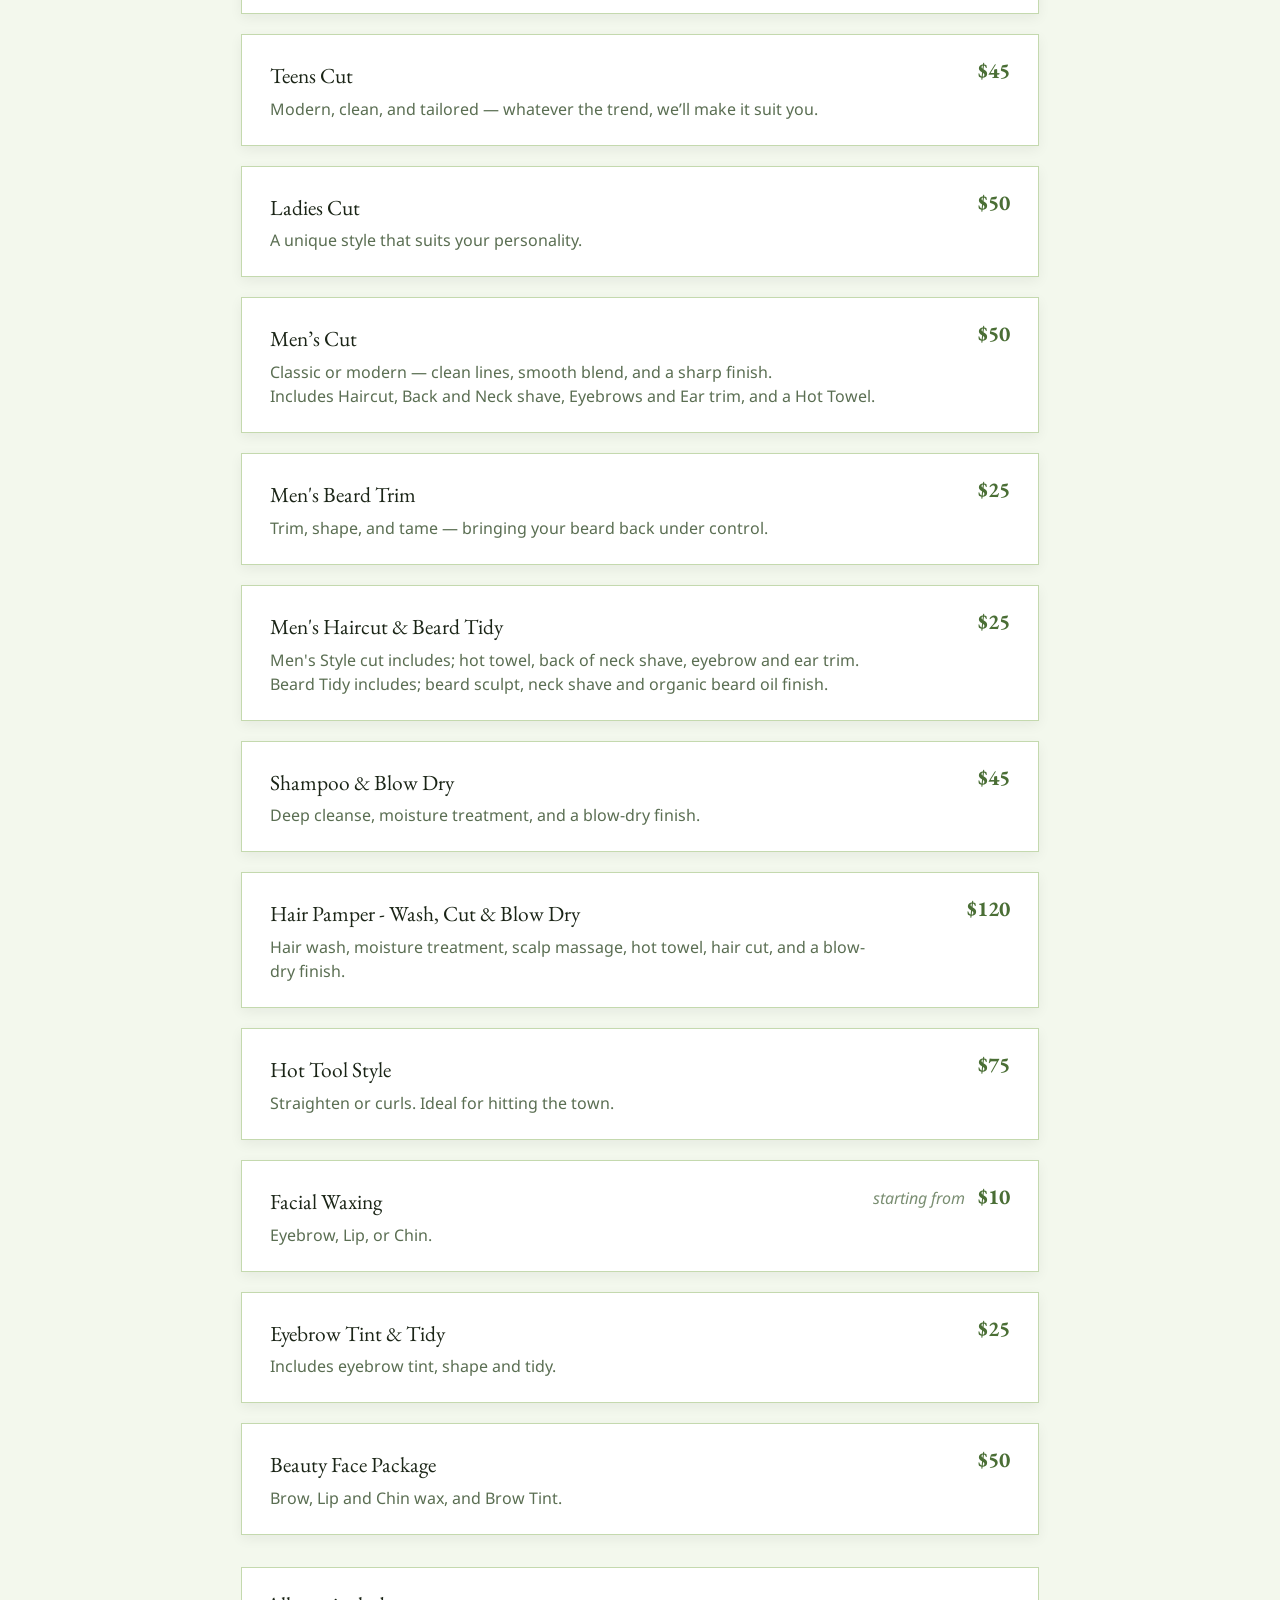
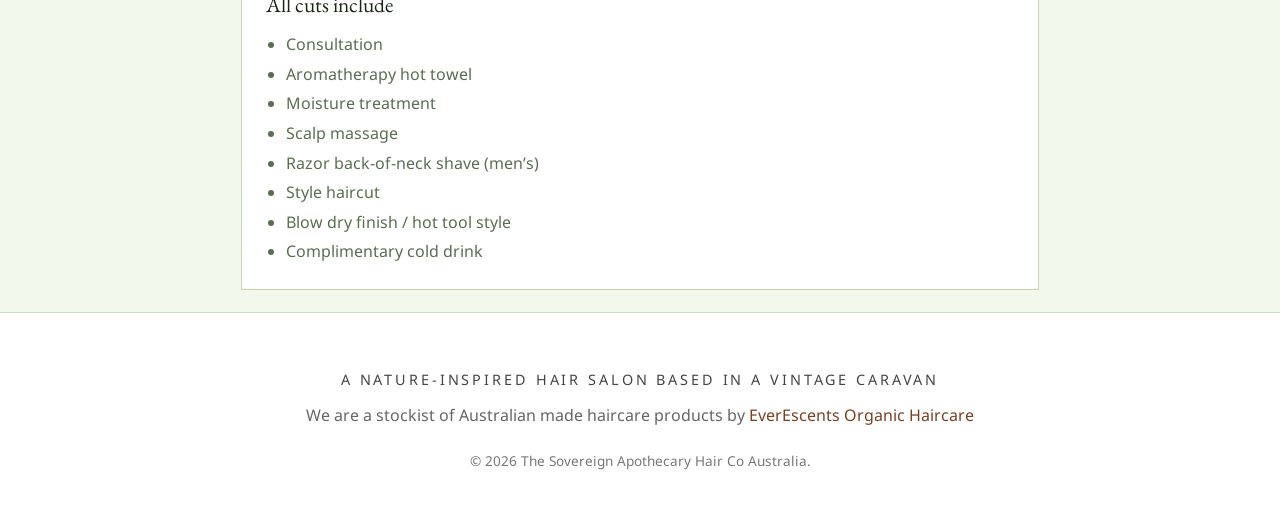
==== commit 3a260d27: "Updated pricing" ====
--- a/index.html
+++ b/index.html
@@ -161,6 +161,16 @@
 
                     <div class="service-card">
                         <div>
+                            <div class="service-name">Men's Haircut & Beard Tidy</div>
+                            <div class="service-desc">Men's Style cut includes; hot towel, back of neck shave, eyebrow and ear trim.<br>Beard Tidy includes; beard sculpt, neck shave and organic beard oil finish.</div>
+                        </div>
+                        <div class="service-meta">
+                            <div class="service-price">$25</div>
+                        </div>
+                    </div>
+
+                    <div class="service-card">
+                        <div>
                             <div class="service-name">Shampoo &amp; Blow Dry</div>
                             <div class="service-desc">Deep cleanse, moisture treatment, and a blow-dry finish.</div>
                         </div>
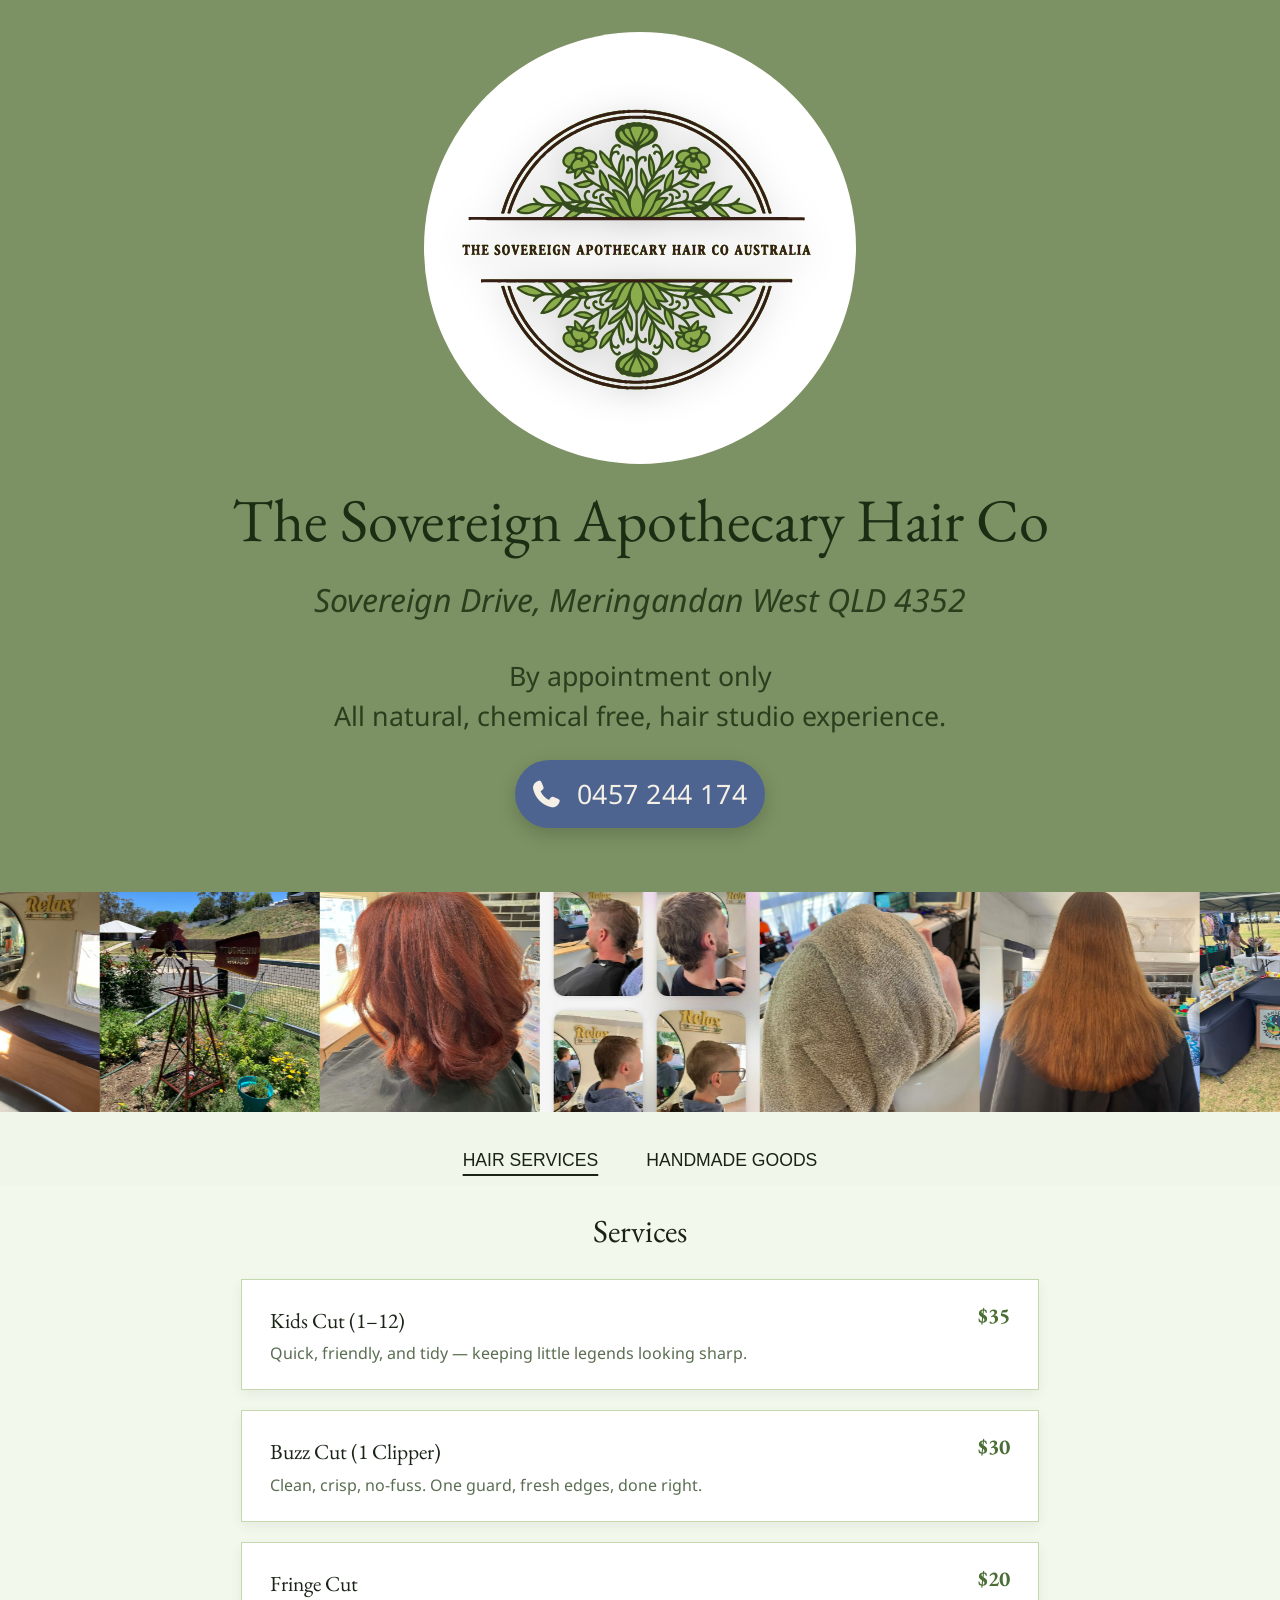
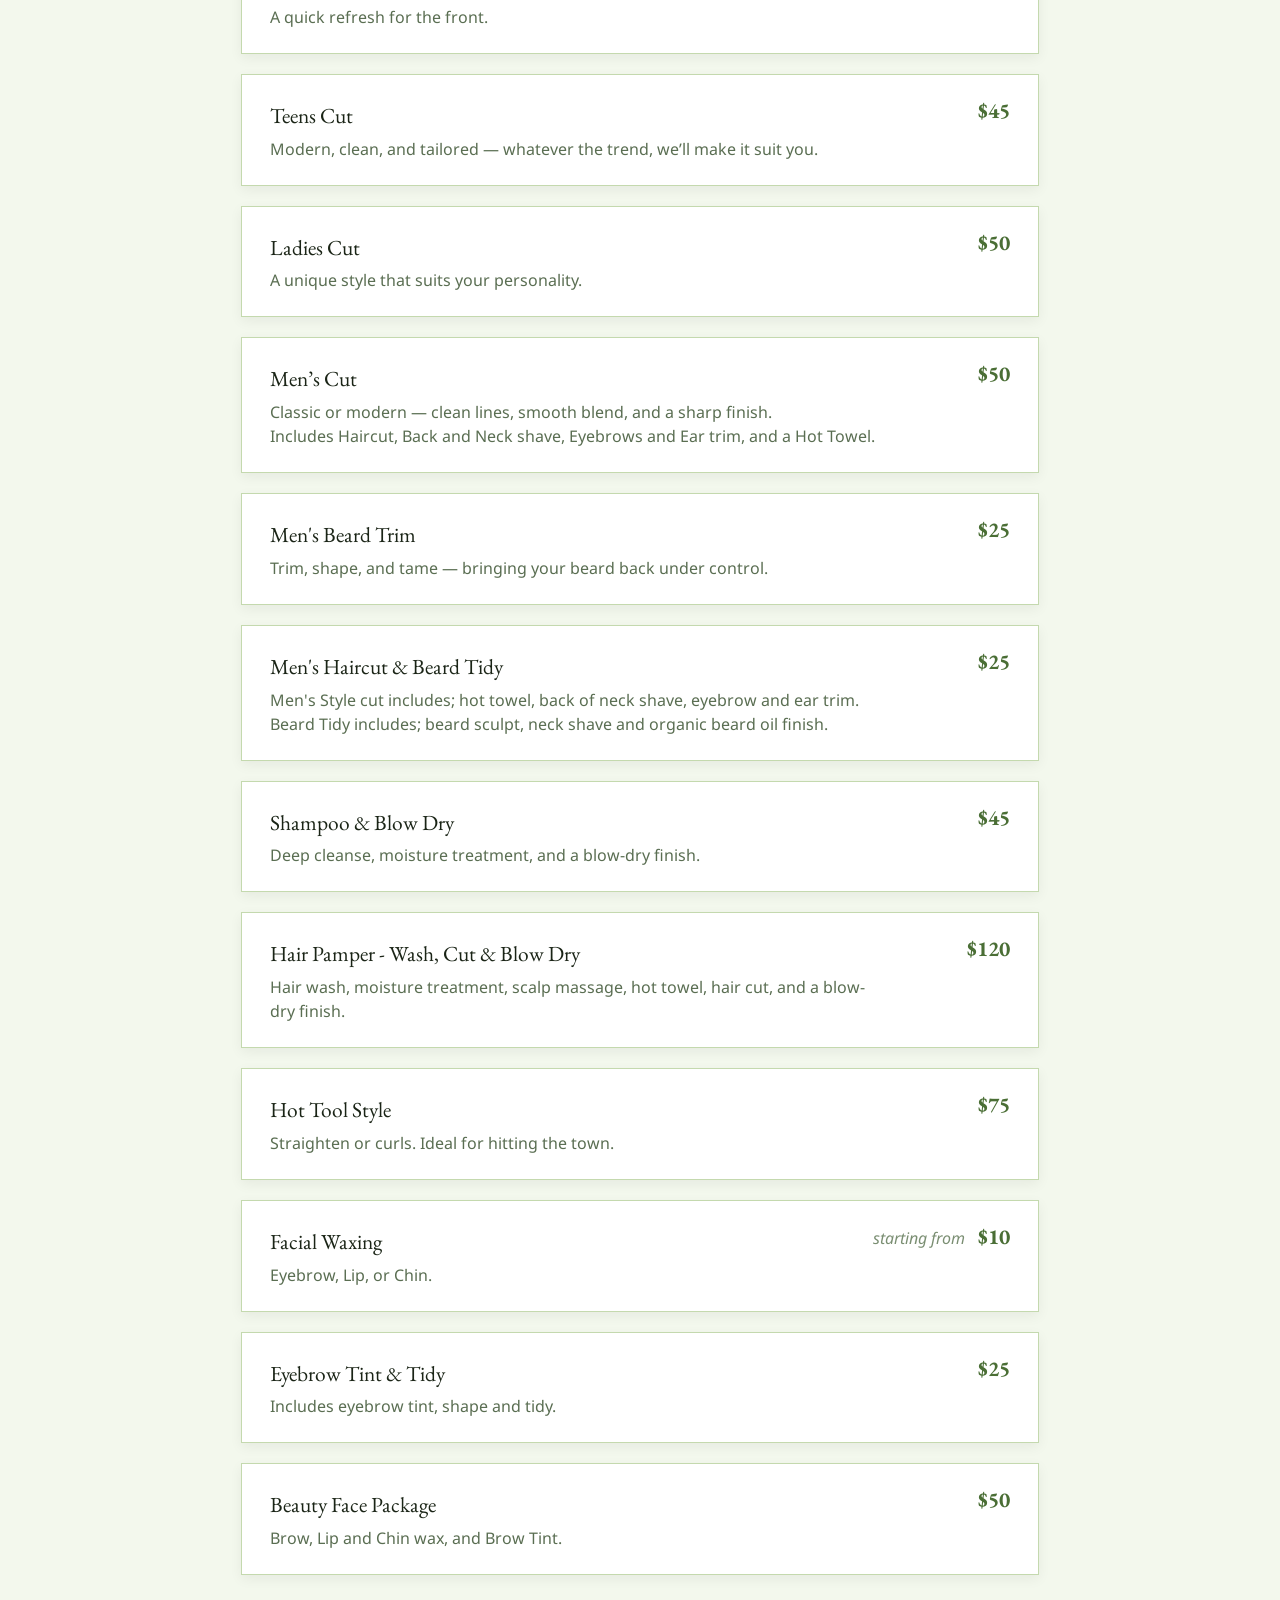
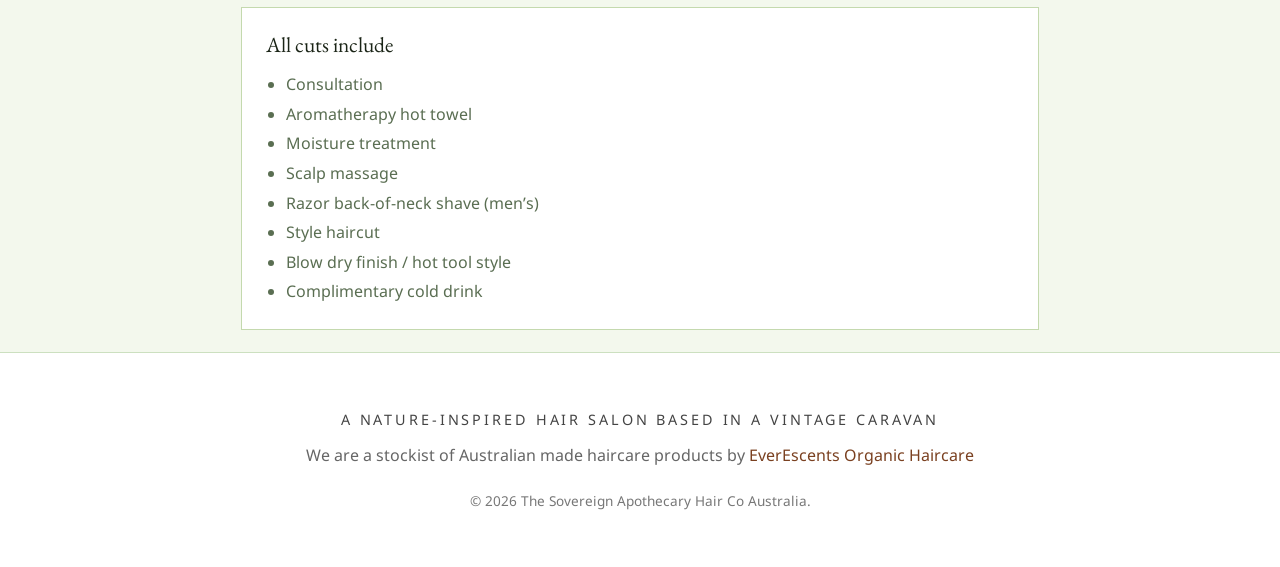
==== commit 05b8d204: "Update tagline" ====
--- a/index.html
+++ b/index.html
@@ -31,7 +31,7 @@
             </div>
             <h1 class="eb-garamond-400" style="font-size: 3.78rem">The Sovereign Apothecary Hair Co</h1>
             <h2 class="noto-sans-400 tagline" style="font-style: italic">Sovereign Drive, Meringandan West QLD 4352</h2>
-            <h3 class="noto-sans-400 tagline">By appointment only<br>
+            <h3 class="noto-sans-400 tagline">By appointment only<br>All natural, chemical free, hair studio experience.<br>
             <a href="tel:+61457244174" class="header-link">
                 <i class="fa-solid fa-phone" style="padding-right: 1.5rem"></i>0457 244 174
             </a>
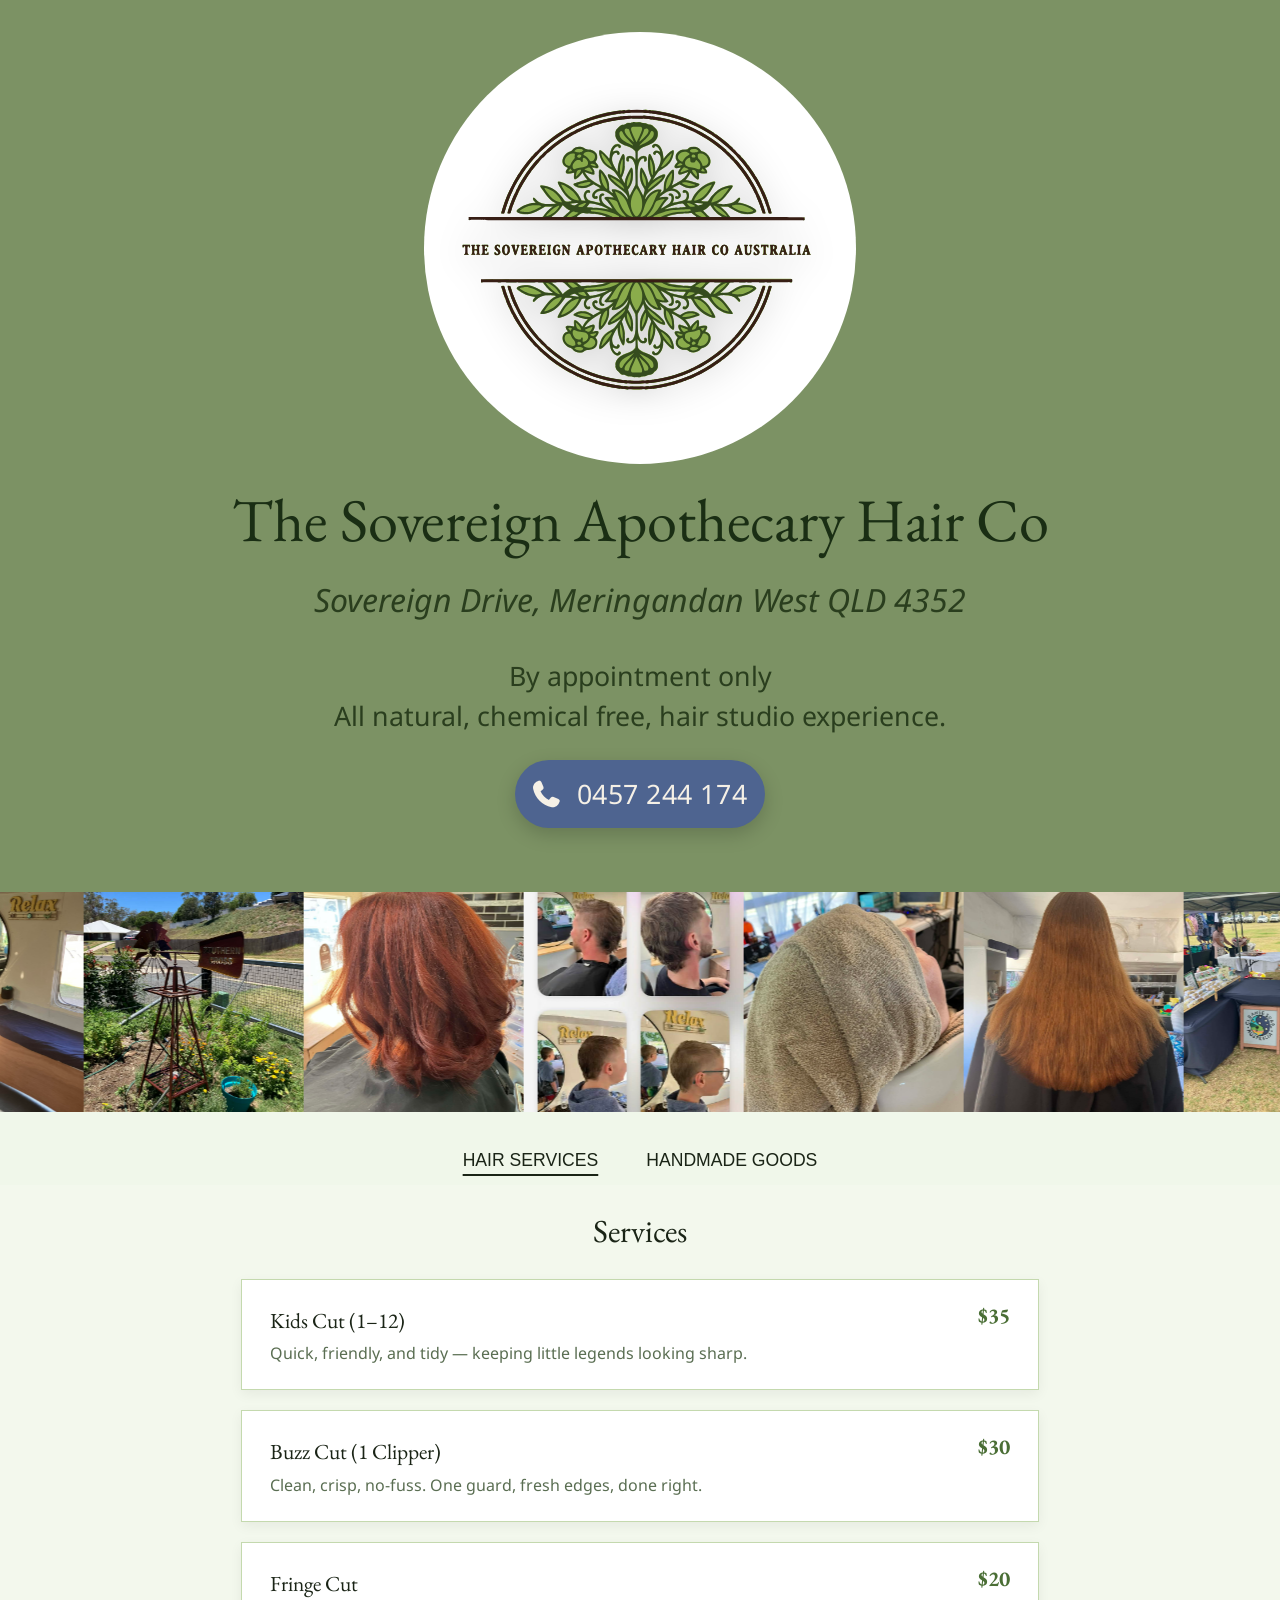
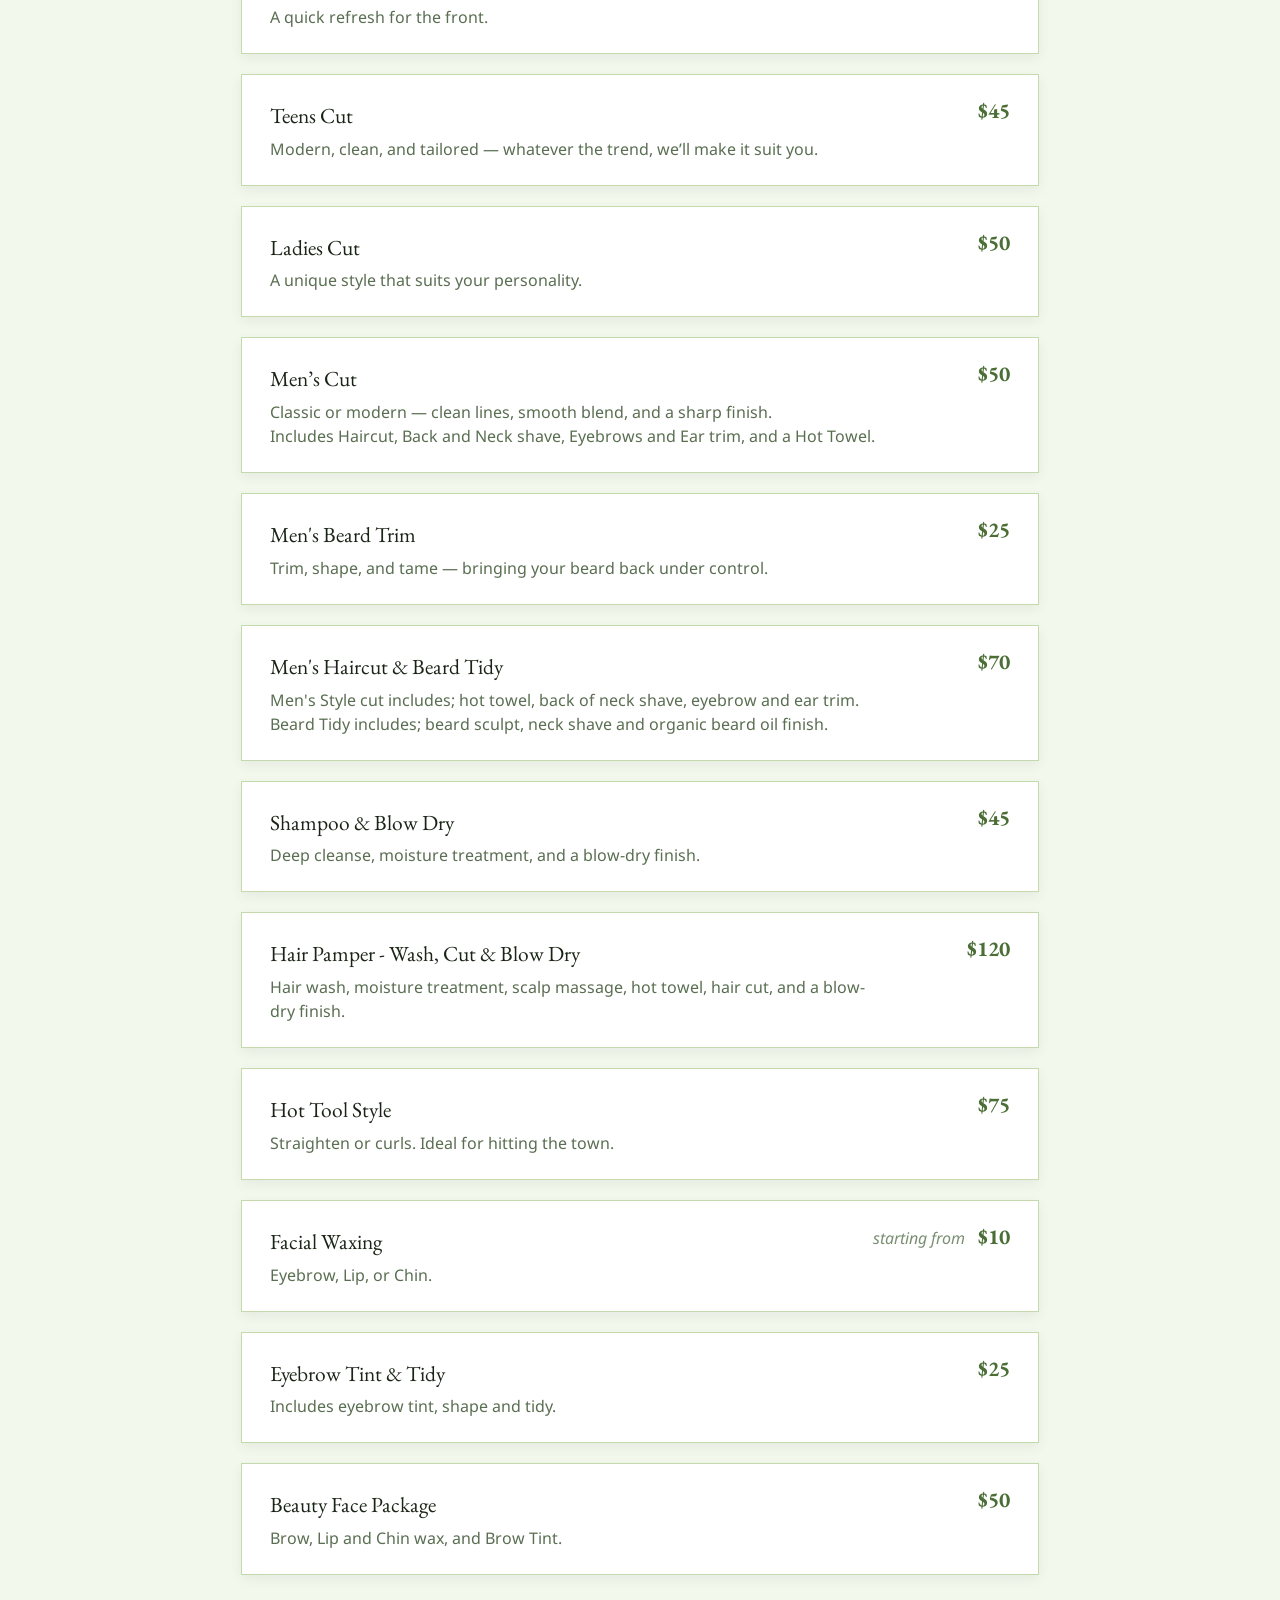
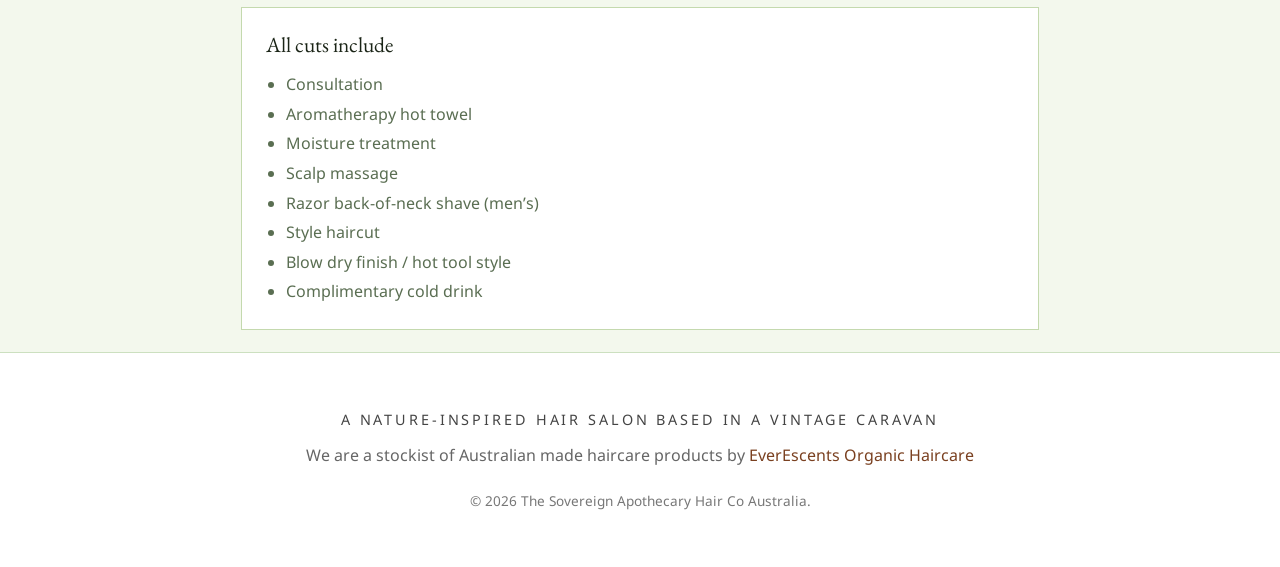
==== commit 28cc86ac: "Fix pricing error." ====
--- a/index.html
+++ b/index.html
@@ -165,7 +165,7 @@
                             <div class="service-desc">Men's Style cut includes; hot towel, back of neck shave, eyebrow and ear trim.<br>Beard Tidy includes; beard sculpt, neck shave and organic beard oil finish.</div>
                         </div>
                         <div class="service-meta">
-                            <div class="service-price">$25</div>
+                            <div class="service-price">$70</div>
                         </div>
                     </div>
 
